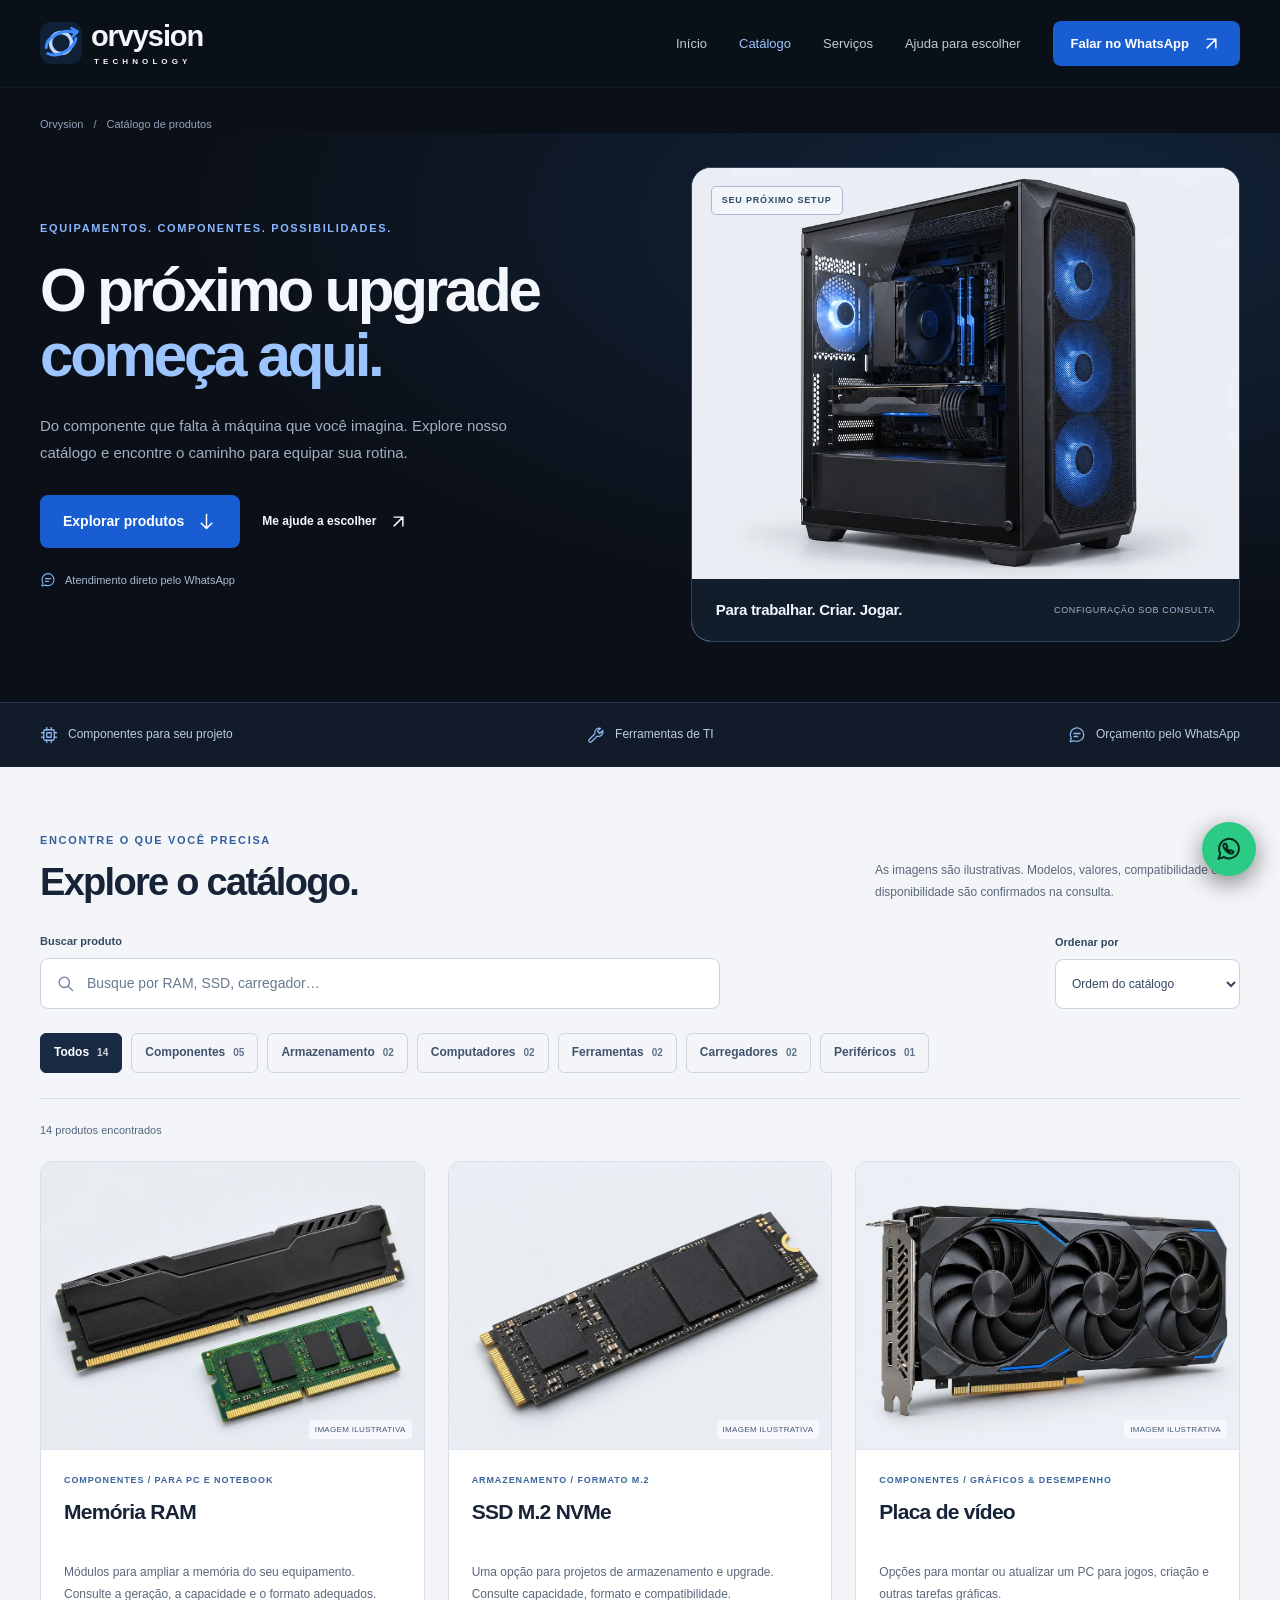
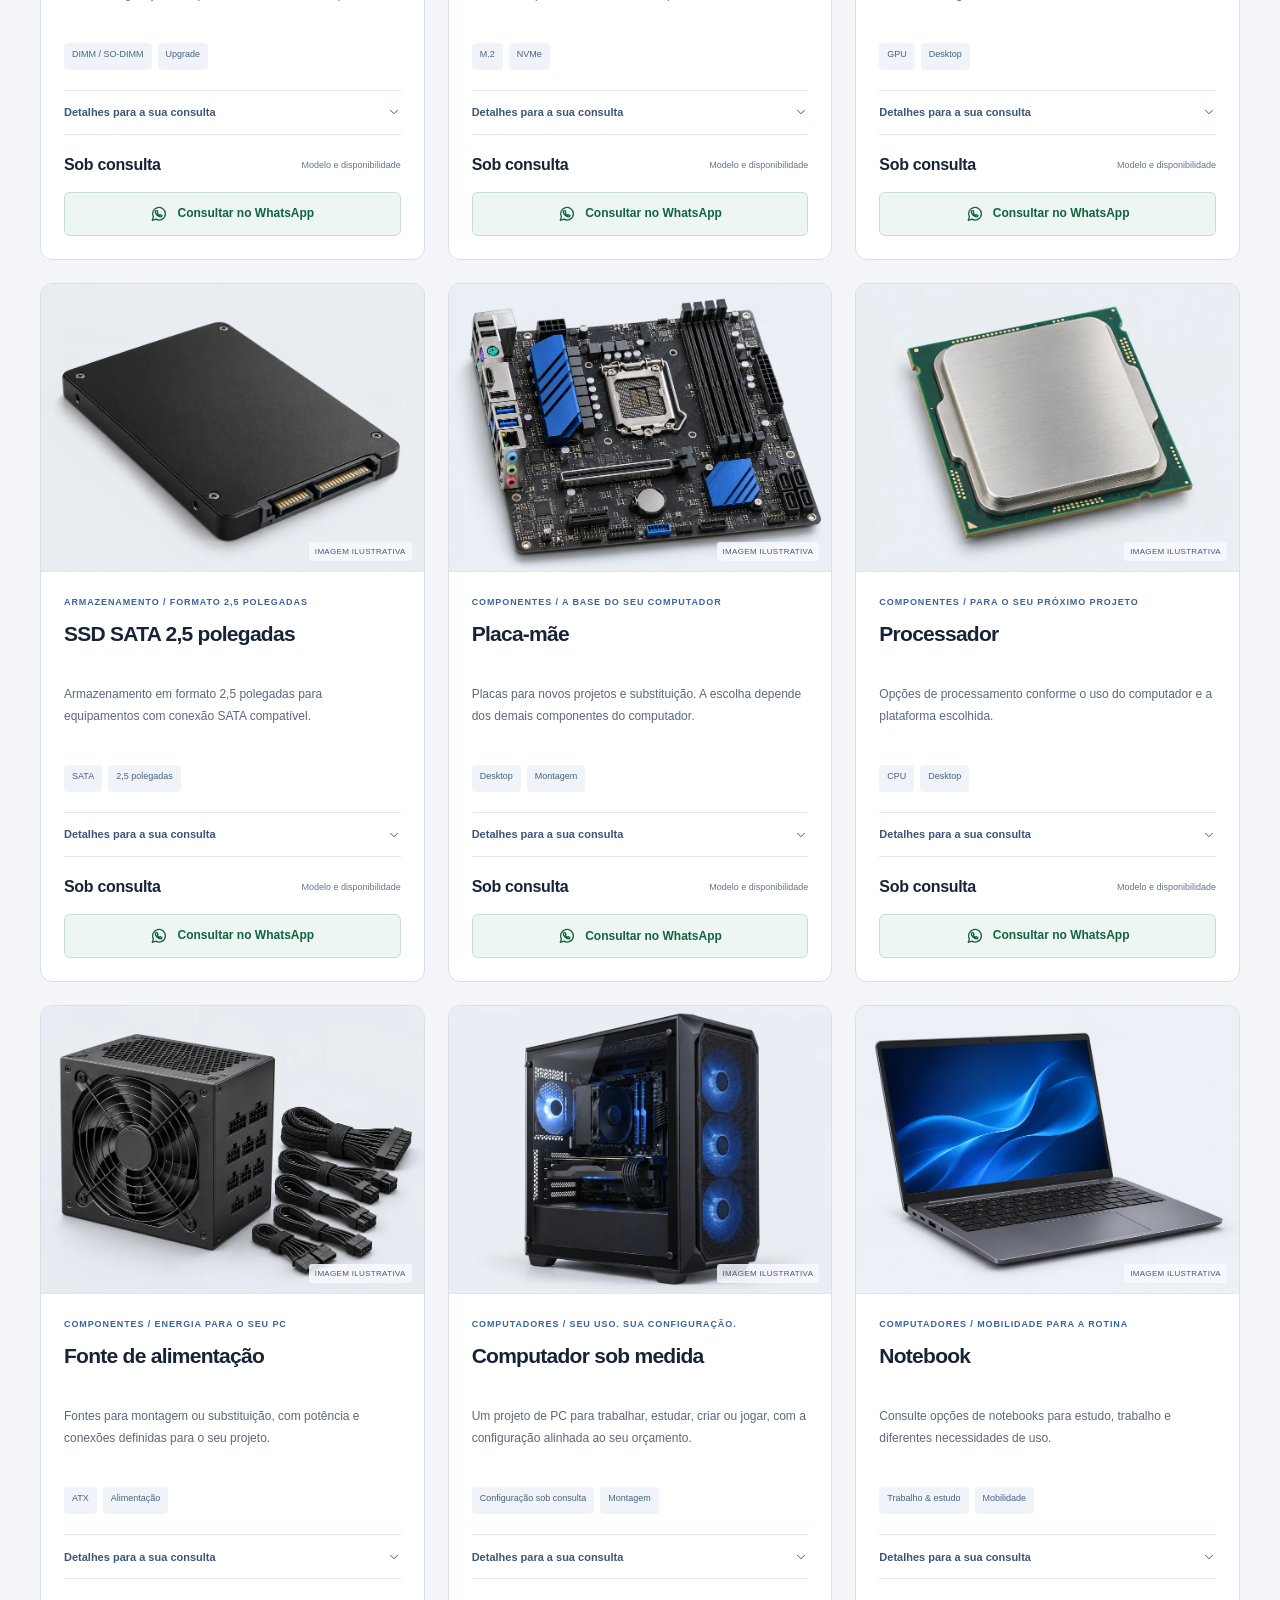
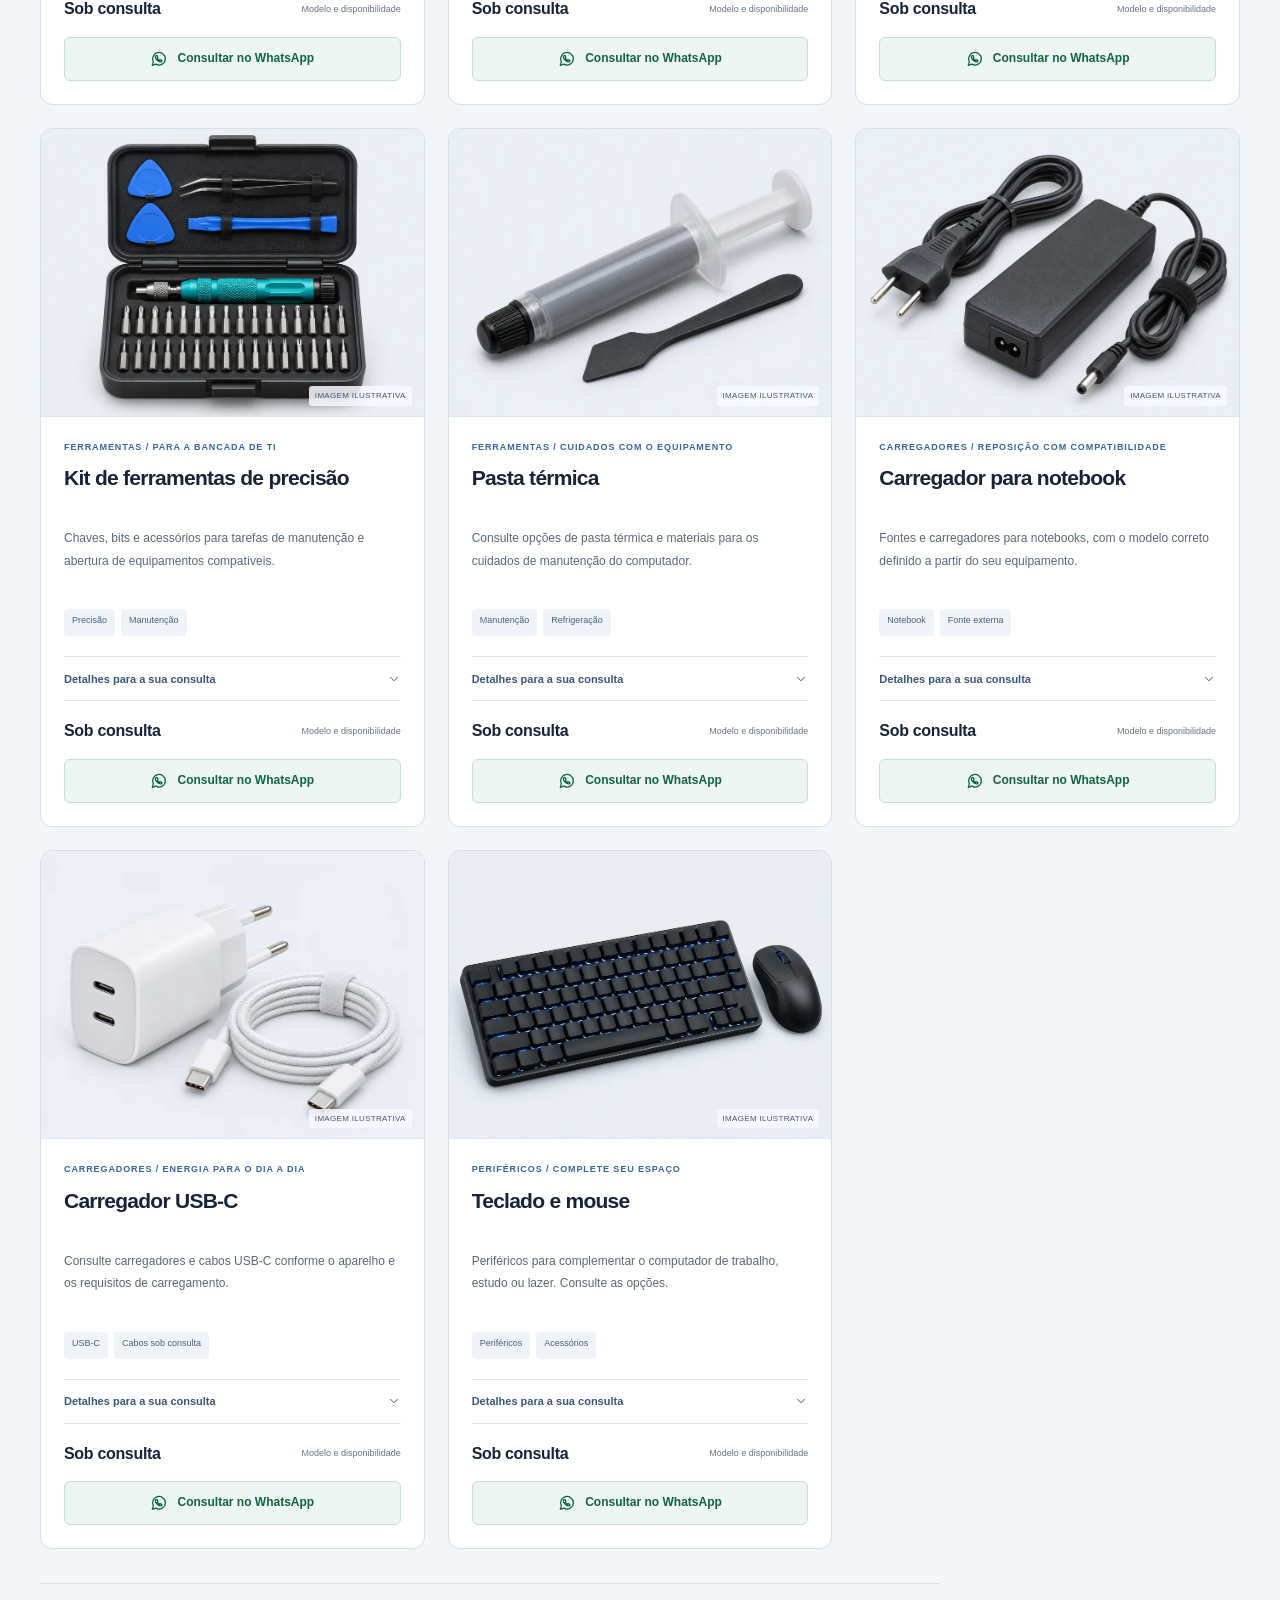
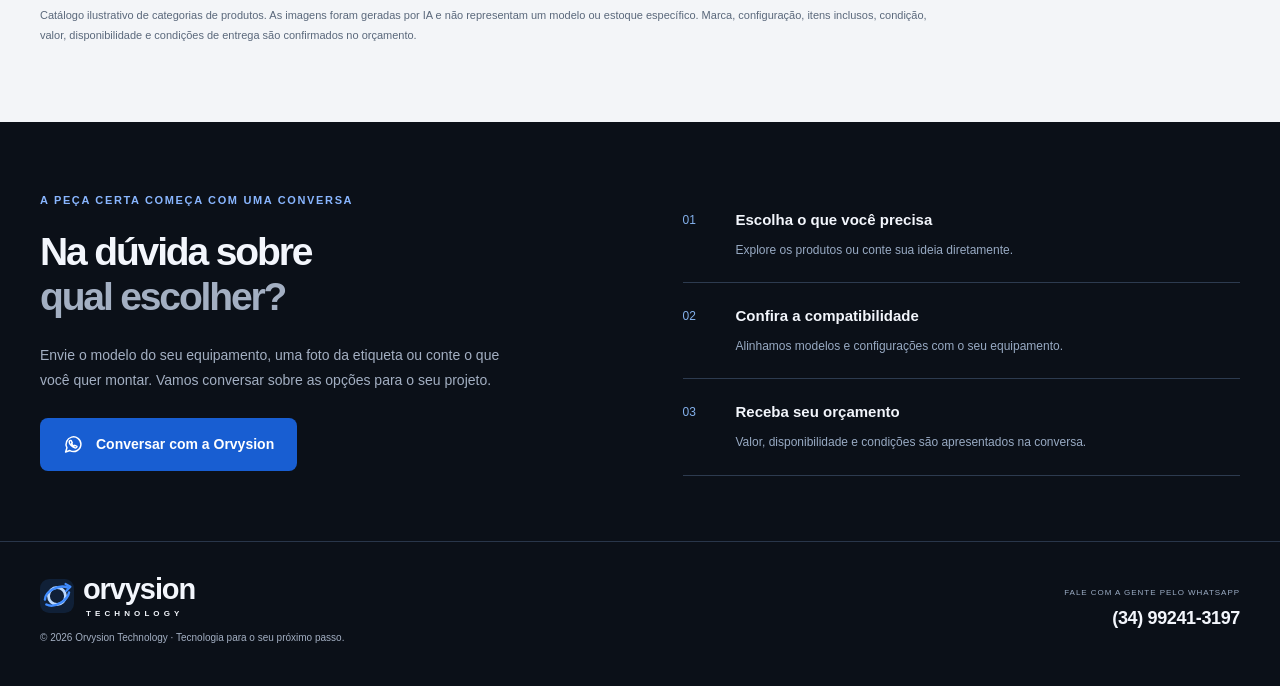
==== catalogo.html @ 1bae7d78 "Adiciona catálogo de equipamentos com consulta pelo WhatsApp" ====
<!DOCTYPE html>
<html lang="pt-BR">
<head>
  <meta charset="UTF-8"><meta name="viewport" content="width=device-width, initial-scale=1">
  <title>Catálogo de equipamentos e acessórios de TI | Orvysion Technology</title>
  <meta name="description" content="Explore memórias RAM, SSD SATA, SSD NVMe, placas de vídeo, computadores, ferramentas e carregadores. Consulte modelos e valores pelo WhatsApp da Orvysion.">
  <meta name="theme-color" content="#0b1018"><link rel="canonical" href="https://srhenriquebr.github.io/Meu-Site/catalogo.html">
  <meta property="og:type" content="website"><meta property="og:locale" content="pt_BR"><meta property="og:title" content="Catálogo Orvysion — seu próximo upgrade começa aqui">
  <meta property="og:description" content="Equipamentos, componentes, ferramentas e acessórios de TI. Consulte modelos, compatibilidade e valores pelo WhatsApp.">
  <meta property="og:url" content="https://srhenriquebr.github.io/Meu-Site/catalogo.html"><meta property="og:image" content="https://srhenriquebr.github.io/Meu-Site/assets/catalogo/computador.webp"><meta name="twitter:card" content="summary_large_image">
  <link rel="icon" href="assets/favicon.svg" type="image/svg+xml"><link rel="stylesheet" href="style.css?v=12a82b58d811"><link rel="stylesheet" href="catalogo.css?v=32912586c571"><script src="catalogo.js?v=a0aefa0af83d" defer></script>
  <script type="application/ld+json">{"@context": "https://schema.org", "@type": "CollectionPage", "name": "Catálogo de equipamentos e acessórios de TI — Orvysion Technology", "url": "https://srhenriquebr.github.io/Meu-Site/catalogo.html", "description": "Catálogo ilustrativo para consulta de modelos, compatibilidade, valores e disponibilidade pelo WhatsApp.", "isPartOf": {"@type": "WebSite", "name": "Orvysion Technology", "url": "https://srhenriquebr.github.io/Meu-Site/"}}</script>
</head>
<body class="catalog-page">
  <a class="skip-link" href="#produtos">Pular para os produtos</a>
  <header class="header" id="inicio"><nav class="container nav" aria-label="Navegação principal"><a class="brand" href="index.html" aria-label="Orvysion Technology, início"><img src="assets/favicon.svg" width="42" height="42" alt=""><span>orvysion<small>TECHNOLOGY</small></span></a><button class="menu-toggle" aria-label="Abrir menu" aria-controls="nav-menu" aria-expanded="false" type="button"><span></span><span></span></button><div class="nav-menu" id="nav-menu"><a href="index.html">Início</a><a href="#produtos" aria-current="page">Catálogo</a><a href="index.html#servicos">Serviços</a><a href="#ajuda">Ajuda para escolher</a><a class="button button-small" href="https://wa.me/5534992413197?text=Ol%C3%A1%2C%20Orvysion%21%20Vim%20pelo%20cat%C3%A1logo%20e%20gostaria%20de%20consultar%20um%20equipamento%20ou%20acess%C3%B3rio%20de%20TI." target="_blank" rel="noopener noreferrer">Falar no WhatsApp <svg aria-hidden="true" focusable="false"><use href="assets/icons.svg#arrow-up-right"></use></svg></a></div></nav></header>
  <main>
    <div class="container catalog-breadcrumb"><a href="index.html">Orvysion</a><span aria-hidden="true">/</span><span>Catálogo de produtos</span></div>
    <section class="catalog-hero" aria-labelledby="catalog-title"><div class="container catalog-hero-grid"><div class="catalog-hero-copy"><p class="eyebrow">EQUIPAMENTOS. COMPONENTES. POSSIBILIDADES.</p><h1 id="catalog-title">O próximo upgrade<br><span>começa aqui.</span></h1><p>Do componente que falta à máquina que você imagina. Explore nosso catálogo e encontre o caminho para equipar sua rotina.</p><div class="catalog-hero-actions"><a class="button" href="#produtos">Explorar produtos <svg aria-hidden="true" focusable="false"><use href="assets/icons.svg#arrow-down"></use></svg></a><a class="text-link" href="https://wa.me/5534992413197?text=Ol%C3%A1%2C%20Orvysion%21%20Vim%20pelo%20cat%C3%A1logo%20e%20preciso%20de%20ajuda%20para%20escolher%20um%20produto%20compat%C3%ADvel%20com%20meu%20equipamento." target="_blank" rel="noopener noreferrer">Me ajude a escolher <svg aria-hidden="true" focusable="false"><use href="assets/icons.svg#arrow-up-right"></use></svg></a></div><div class="catalog-hero-note"><svg aria-hidden="true" focusable="false"><use href="assets/icons.svg#message"></use></svg> Atendimento direto pelo WhatsApp</div></div><figure class="catalog-showcase"><span class="catalog-showcase-label">SEU PRÓXIMO SETUP</span><img src="assets/catalogo/computador.webp" alt="Imagem ilustrativa de computador com gabinete preto e iluminação azul." width="900" height="675" fetchpriority="high"><figcaption><strong>Para trabalhar. Criar. Jogar.</strong><span>CONFIGURAÇÃO SOB CONSULTA</span></figcaption></figure></div></section>
    <div class="catalog-benefits"><div class="container"><span><svg aria-hidden="true" focusable="false"><use href="assets/icons.svg#cpu"></use></svg> Componentes para seu projeto</span><span><svg aria-hidden="true" focusable="false"><use href="assets/icons.svg#tool"></use></svg> Ferramentas de TI</span><span><svg aria-hidden="true" focusable="false"><use href="assets/icons.svg#message"></use></svg> Orçamento pelo WhatsApp</span></div></div>
    <section class="catalog-products" id="produtos" aria-labelledby="products-title"><div class="container">
      <div class="catalog-heading"><div><p class="eyebrow">ENCONTRE O QUE VOCÊ PRECISA</p><h2 id="products-title">Explore o catálogo.</h2></div><p>As imagens são ilustrativas. Modelos, valores, compatibilidade e disponibilidade são confirmados na consulta.</p></div>
      <div class="catalog-tools" id="catalog-tools" hidden><div class="catalog-search-row"><div class="catalog-search-wrap"><label for="product-search">Buscar produto</label><div class="catalog-search"><svg viewBox="0 0 24 24" aria-hidden="true"><circle cx="10.5" cy="10.5" r="6.5"/><path d="m16 16 5 5"/></svg><input type="search" id="product-search" placeholder="Busque por RAM, SSD, carregador…" maxlength="100" autocomplete="off"><button id="clear-search" type="button" aria-label="Limpar busca" hidden><svg viewBox="0 0 24 24" aria-hidden="true"><path d="m6 6 12 12M6 18 18 6"/></svg></button></div></div><div class="catalog-sort"><label for="product-sort">Ordenar por</label><select id="product-sort"><option value="catalogo">Ordem do catálogo</option><option value="nome">Nome: A–Z</option></select></div></div><div class="catalog-filters" role="group" aria-label="Filtrar produtos por categoria"><button type="button" data-category-filter="todos" aria-pressed="true">Todos <span>14</span></button><button type="button" data-category-filter="componentes" aria-pressed="false">Componentes <span>05</span></button><button type="button" data-category-filter="armazenamento" aria-pressed="false">Armazenamento <span>02</span></button><button type="button" data-category-filter="computadores" aria-pressed="false">Computadores <span>02</span></button><button type="button" data-category-filter="ferramentas" aria-pressed="false">Ferramentas <span>02</span></button><button type="button" data-category-filter="carregadores" aria-pressed="false">Carregadores <span>02</span></button><button type="button" data-category-filter="perifericos" aria-pressed="false">Periféricos <span>01</span></button></div></div>
      <noscript><p>Explore todos os produtos abaixo. Os detalhes e os links de WhatsApp funcionam sem JavaScript.</p></noscript>
      <div class="catalog-result-row"><p id="catalog-status" role="status" aria-live="polite" aria-atomic="true">14 produtos para consultar</p><button type="button" id="reset-filters" class="catalog-reset" data-reset-catalog hidden>Limpar filtros</button></div>
      <div class="catalog-grid" id="product-grid">
        <article class="product-card" id="produto-memoria-ram" data-product-category="componentes" data-search="ram memória memoria ddr3 ddr4 ddr5 dimm so-dimm sodimm notebook computador upgrade">
          <figure class="product-visual"><img src="assets/catalogo/memoria-ram.webp" alt="Imagem ilustrativa de memória ram." width="900" height="675" loading="lazy" decoding="async"><figcaption>IMAGEM ILUSTRATIVA</figcaption></figure>
          <div class="product-body"><div class="product-category">Componentes / Para PC e notebook</div><h3>Memória RAM</h3><p class="product-description">Módulos para ampliar a memória do seu equipamento. Consulte a geração, a capacidade e o formato adequados.</p><div class="product-tags"><span>DIMM / SO-DIMM</span><span>Upgrade</span></div>
            <details class="product-details"><summary>Detalhes para a sua consulta <svg viewBox="0 0 24 24" aria-hidden="true"><path d="m6 9 6 6 6-6"/></svg></summary><p>Informe o modelo do PC, da placa-mãe ou do notebook, a memória atual e a capacidade desejada. A geração DDR e o formato precisam ser compatíveis.</p></details>
            <div class="product-buy"><div><strong>Sob consulta</strong><small>Modelo e disponibilidade</small></div><a class="product-cta" href="https://wa.me/5534992413197?text=Ol%C3%A1%2C%20Orvysion%21%20Vim%20pelo%20cat%C3%A1logo%20e%20tenho%20interesse%20em%3A%20Mem%C3%B3ria%20RAM.%20Poderia%20me%20informar%20os%20modelos%2C%20a%20compatibilidade%2C%20o%20valor%20e%20a%20disponibilidade%3F" target="_blank" rel="noopener noreferrer" aria-label="Consultar Memória RAM no WhatsApp"><svg aria-hidden="true" focusable="false"><use href="assets/icons.svg#whatsapp"></use></svg> Consultar no WhatsApp</a></div>
          </div>
        </article>
        <article class="product-card" id="produto-ssd-nvme" data-product-category="armazenamento" data-search="ssd m2 m.2 nvme mvme armazenamento disco upgrade 2230 2242 2280">
          <figure class="product-visual"><img src="assets/catalogo/ssd-nvme.webp" alt="Imagem ilustrativa de ssd m.2 nvme." width="900" height="675" loading="lazy" decoding="async"><figcaption>IMAGEM ILUSTRATIVA</figcaption></figure>
          <div class="product-body"><div class="product-category">Armazenamento / Formato M.2</div><h3>SSD M.2 NVMe</h3><p class="product-description">Uma opção para projetos de armazenamento e upgrade. Consulte capacidade, formato e compatibilidade.</p><div class="product-tags"><span>M.2</span><span>NVMe</span></div>
            <details class="product-details"><summary>Detalhes para a sua consulta <svg viewBox="0 0 24 24" aria-hidden="true"><path d="m6 9 6 6 6-6"/></svg></summary><p>Envie o modelo do equipamento ou da placa-mãe. Vamos conferir o suporte a NVMe, o tamanho físico aceito e as opções de capacidade.</p></details>
            <div class="product-buy"><div><strong>Sob consulta</strong><small>Modelo e disponibilidade</small></div><a class="product-cta" href="https://wa.me/5534992413197?text=Ol%C3%A1%2C%20Orvysion%21%20Vim%20pelo%20cat%C3%A1logo%20e%20tenho%20interesse%20em%3A%20SSD%20M.2%20NVMe.%20Poderia%20me%20informar%20os%20modelos%2C%20a%20compatibilidade%2C%20o%20valor%20e%20a%20disponibilidade%3F" target="_blank" rel="noopener noreferrer" aria-label="Consultar SSD M.2 NVMe no WhatsApp"><svg aria-hidden="true" focusable="false"><use href="assets/icons.svg#whatsapp"></use></svg> Consultar no WhatsApp</a></div>
          </div>
        </article>
        <article class="product-card" id="produto-placa-video" data-product-category="componentes" data-search="placa de video vídeo gpu grafica gráfica jogos gamer criação render">
          <figure class="product-visual"><img src="assets/catalogo/placa-video.webp" alt="Imagem ilustrativa de placa de vídeo." width="900" height="675" loading="lazy" decoding="async"><figcaption>IMAGEM ILUSTRATIVA</figcaption></figure>
          <div class="product-body"><div class="product-category">Componentes / Gráficos &amp; desempenho</div><h3>Placa de vídeo</h3><p class="product-description">Opções para montar ou atualizar um PC para jogos, criação e outras tarefas gráficas.</p><div class="product-tags"><span>GPU</span><span>Desktop</span></div>
            <details class="product-details"><summary>Detalhes para a sua consulta <svg viewBox="0 0 24 24" aria-hidden="true"><path d="m6 9 6 6 6-6"/></svg></summary><p>Conte quais programas ou jogos você usa e informe processador, fonte, gabinete e monitor. O modelo será definido conforme o projeto e o orçamento.</p></details>
            <div class="product-buy"><div><strong>Sob consulta</strong><small>Modelo e disponibilidade</small></div><a class="product-cta" href="https://wa.me/5534992413197?text=Ol%C3%A1%2C%20Orvysion%21%20Vim%20pelo%20cat%C3%A1logo%20e%20tenho%20interesse%20em%3A%20Placa%20de%20v%C3%ADdeo.%20Poderia%20me%20informar%20os%20modelos%2C%20a%20compatibilidade%2C%20o%20valor%20e%20a%20disponibilidade%3F" target="_blank" rel="noopener noreferrer" aria-label="Consultar Placa de vídeo no WhatsApp"><svg aria-hidden="true" focusable="false"><use href="assets/icons.svg#whatsapp"></use></svg> Consultar no WhatsApp</a></div>
          </div>
        </article>
        <article class="product-card" id="produto-ssd-sata" data-product-category="armazenamento" data-search="ssd sata sata3 2.5 2,5 armazenamento disco notebook computador upgrade">
          <figure class="product-visual"><img src="assets/catalogo/ssd-sata.webp" alt="Imagem ilustrativa de ssd sata 2,5 polegadas." width="900" height="675" loading="lazy" decoding="async"><figcaption>IMAGEM ILUSTRATIVA</figcaption></figure>
          <div class="product-body"><div class="product-category">Armazenamento / Formato 2,5 polegadas</div><h3>SSD SATA 2,5 polegadas</h3><p class="product-description">Armazenamento em formato 2,5 polegadas para equipamentos com conexão SATA compatível.</p><div class="product-tags"><span>SATA</span><span>2,5 polegadas</span></div>
            <details class="product-details"><summary>Detalhes para a sua consulta <svg viewBox="0 0 24 24" aria-hidden="true"><path d="m6 9 6 6 6-6"/></svg></summary><p>Informe o modelo do equipamento e a capacidade desejada. Consulte também instalação e migração dos seus dados, quando aplicável.</p></details>
            <div class="product-buy"><div><strong>Sob consulta</strong><small>Modelo e disponibilidade</small></div><a class="product-cta" href="https://wa.me/5534992413197?text=Ol%C3%A1%2C%20Orvysion%21%20Vim%20pelo%20cat%C3%A1logo%20e%20tenho%20interesse%20em%3A%20SSD%20SATA%202%2C5%20polegadas.%20Poderia%20me%20informar%20os%20modelos%2C%20a%20compatibilidade%2C%20o%20valor%20e%20a%20disponibilidade%3F" target="_blank" rel="noopener noreferrer" aria-label="Consultar SSD SATA 2,5 polegadas no WhatsApp"><svg aria-hidden="true" focusable="false"><use href="assets/icons.svg#whatsapp"></use></svg> Consultar no WhatsApp</a></div>
          </div>
        </article>
        <article class="product-card" id="produto-placa-mae" data-product-category="componentes" data-search="placa mae placa-mãe motherboard mainboard socket montagem computador">
          <figure class="product-visual"><img src="assets/catalogo/placa-mae.webp" alt="Imagem ilustrativa de placa-mãe." width="900" height="675" loading="lazy" decoding="async"><figcaption>IMAGEM ILUSTRATIVA</figcaption></figure>
          <div class="product-body"><div class="product-category">Componentes / A base do seu computador</div><h3>Placa-mãe</h3><p class="product-description">Placas para novos projetos e substituição. A escolha depende dos demais componentes do computador.</p><div class="product-tags"><span>Desktop</span><span>Montagem</span></div>
            <details class="product-details"><summary>Detalhes para a sua consulta <svg viewBox="0 0 24 24" aria-hidden="true"><path d="m6 9 6 6 6-6"/></svg></summary><p>Envie o modelo do processador, a geração da memória e o gabinete. Socket, BIOS, formato e conexões devem ser conferidos antes da compra.</p></details>
            <div class="product-buy"><div><strong>Sob consulta</strong><small>Modelo e disponibilidade</small></div><a class="product-cta" href="https://wa.me/5534992413197?text=Ol%C3%A1%2C%20Orvysion%21%20Vim%20pelo%20cat%C3%A1logo%20e%20tenho%20interesse%20em%3A%20Placa-m%C3%A3e.%20Poderia%20me%20informar%20os%20modelos%2C%20a%20compatibilidade%2C%20o%20valor%20e%20a%20disponibilidade%3F" target="_blank" rel="noopener noreferrer" aria-label="Consultar Placa-mãe no WhatsApp"><svg aria-hidden="true" focusable="false"><use href="assets/icons.svg#whatsapp"></use></svg> Consultar no WhatsApp</a></div>
          </div>
        </article>
        <article class="product-card" id="produto-processador" data-product-category="componentes" data-search="processador cpu desktop computador montagem upgrade">
          <figure class="product-visual"><img src="assets/catalogo/processador.webp" alt="Imagem ilustrativa de processador." width="900" height="675" loading="lazy" decoding="async"><figcaption>IMAGEM ILUSTRATIVA</figcaption></figure>
          <div class="product-body"><div class="product-category">Componentes / Para o seu próximo projeto</div><h3>Processador</h3><p class="product-description">Opções de processamento conforme o uso do computador e a plataforma escolhida.</p><div class="product-tags"><span>CPU</span><span>Desktop</span></div>
            <details class="product-details"><summary>Detalhes para a sua consulta <svg viewBox="0 0 24 24" aria-hidden="true"><path d="m6 9 6 6 6-6"/></svg></summary><p>Conte seu objetivo e informe a placa-mãe e o sistema de refrigeração. A compatibilidade de socket e BIOS precisa ser verificada.</p></details>
            <div class="product-buy"><div><strong>Sob consulta</strong><small>Modelo e disponibilidade</small></div><a class="product-cta" href="https://wa.me/5534992413197?text=Ol%C3%A1%2C%20Orvysion%21%20Vim%20pelo%20cat%C3%A1logo%20e%20tenho%20interesse%20em%3A%20Processador.%20Poderia%20me%20informar%20os%20modelos%2C%20a%20compatibilidade%2C%20o%20valor%20e%20a%20disponibilidade%3F" target="_blank" rel="noopener noreferrer" aria-label="Consultar Processador no WhatsApp"><svg aria-hidden="true" focusable="false"><use href="assets/icons.svg#whatsapp"></use></svg> Consultar no WhatsApp</a></div>
          </div>
        </article>
        <article class="product-card" id="produto-fonte-atx" data-product-category="componentes" data-search="fonte alimentação alimentacao atx psu energia computador potencia potência">
          <figure class="product-visual"><img src="assets/catalogo/fonte-atx.webp" alt="Imagem ilustrativa de fonte de alimentação." width="900" height="675" loading="lazy" decoding="async"><figcaption>IMAGEM ILUSTRATIVA</figcaption></figure>
          <div class="product-body"><div class="product-category">Componentes / Energia para o seu PC</div><h3>Fonte de alimentação</h3><p class="product-description">Fontes para montagem ou substituição, com potência e conexões definidas para o seu projeto.</p><div class="product-tags"><span>ATX</span><span>Alimentação</span></div>
            <details class="product-details"><summary>Detalhes para a sua consulta <svg viewBox="0 0 24 24" aria-hidden="true"><path d="m6 9 6 6 6-6"/></svg></summary><p>Informe processador, placa de vídeo, gabinete e demais componentes. Potência, conectores, formato e tensão de entrada serão conferidos.</p></details>
            <div class="product-buy"><div><strong>Sob consulta</strong><small>Modelo e disponibilidade</small></div><a class="product-cta" href="https://wa.me/5534992413197?text=Ol%C3%A1%2C%20Orvysion%21%20Vim%20pelo%20cat%C3%A1logo%20e%20tenho%20interesse%20em%3A%20Fonte%20de%20alimenta%C3%A7%C3%A3o.%20Poderia%20me%20informar%20os%20modelos%2C%20a%20compatibilidade%2C%20o%20valor%20e%20a%20disponibilidade%3F" target="_blank" rel="noopener noreferrer" aria-label="Consultar Fonte de alimentação no WhatsApp"><svg aria-hidden="true" focusable="false"><use href="assets/icons.svg#whatsapp"></use></svg> Consultar no WhatsApp</a></div>
          </div>
        </article>
        <article class="product-card" id="produto-computador" data-product-category="computadores" data-search="computador pc desktop gamer gabinete workstation trabalho estudo jogos montagem">
          <figure class="product-visual"><img src="assets/catalogo/computador.webp" alt="Imagem ilustrativa de computador sob medida." width="900" height="675" loading="lazy" decoding="async"><figcaption>IMAGEM ILUSTRATIVA</figcaption></figure>
          <div class="product-body"><div class="product-category">Computadores / Seu uso. Sua configuração.</div><h3>Computador sob medida</h3><p class="product-description">Um projeto de PC para trabalhar, estudar, criar ou jogar, com a configuração alinhada ao seu orçamento.</p><div class="product-tags"><span>Configuração sob consulta</span><span>Montagem</span></div>
            <details class="product-details"><summary>Detalhes para a sua consulta <svg viewBox="0 0 24 24" aria-hidden="true"><path d="m6 9 6 6 6-6"/></svg></summary><p>Conte como pretende usar o computador, quais programas ou jogos utiliza e seu orçamento. Peças, montagem e condições serão detalhadas na proposta.</p></details>
            <div class="product-buy"><div><strong>Sob consulta</strong><small>Modelo e disponibilidade</small></div><a class="product-cta" href="https://wa.me/5534992413197?text=Ol%C3%A1%2C%20Orvysion%21%20Vim%20pelo%20cat%C3%A1logo%20e%20tenho%20interesse%20em%3A%20Computador%20sob%20medida.%20Poderia%20me%20informar%20os%20modelos%2C%20a%20compatibilidade%2C%20o%20valor%20e%20a%20disponibilidade%3F" target="_blank" rel="noopener noreferrer" aria-label="Consultar Computador sob medida no WhatsApp"><svg aria-hidden="true" focusable="false"><use href="assets/icons.svg#whatsapp"></use></svg> Consultar no WhatsApp</a></div>
          </div>
        </article>
        <article class="product-card" id="produto-notebook" data-product-category="computadores" data-search="notebook laptop portatil portátil computador trabalho estudo">
          <figure class="product-visual"><img src="assets/catalogo/notebook.webp" alt="Imagem ilustrativa de notebook." width="900" height="675" loading="lazy" decoding="async"><figcaption>IMAGEM ILUSTRATIVA</figcaption></figure>
          <div class="product-body"><div class="product-category">Computadores / Mobilidade para a rotina</div><h3>Notebook</h3><p class="product-description">Consulte opções de notebooks para estudo, trabalho e diferentes necessidades de uso.</p><div class="product-tags"><span>Trabalho &amp; estudo</span><span>Mobilidade</span></div>
            <details class="product-details"><summary>Detalhes para a sua consulta <svg viewBox="0 0 24 24" aria-hidden="true"><path d="m6 9 6 6 6-6"/></svg></summary><p>Informe os programas que usa, a preferência de tamanho de tela e o orçamento. Modelo, configuração, condição e disponibilidade são confirmados na consulta.</p></details>
            <div class="product-buy"><div><strong>Sob consulta</strong><small>Modelo e disponibilidade</small></div><a class="product-cta" href="https://wa.me/5534992413197?text=Ol%C3%A1%2C%20Orvysion%21%20Vim%20pelo%20cat%C3%A1logo%20e%20tenho%20interesse%20em%3A%20Notebook.%20Poderia%20me%20informar%20os%20modelos%2C%20a%20compatibilidade%2C%20o%20valor%20e%20a%20disponibilidade%3F" target="_blank" rel="noopener noreferrer" aria-label="Consultar Notebook no WhatsApp"><svg aria-hidden="true" focusable="false"><use href="assets/icons.svg#whatsapp"></use></svg> Consultar no WhatsApp</a></div>
          </div>
        </article>
        <article class="product-card" id="produto-kit-ferramentas" data-product-category="ferramentas" data-search="kit ferramentas chave chaves bits precisão precisao manutenção manutencao bancada reparo">
          <figure class="product-visual"><img src="assets/catalogo/kit-ferramentas.webp" alt="Imagem ilustrativa de kit de ferramentas de precisão." width="900" height="675" loading="lazy" decoding="async"><figcaption>IMAGEM ILUSTRATIVA</figcaption></figure>
          <div class="product-body"><div class="product-category">Ferramentas / Para a bancada de TI</div><h3>Kit de ferramentas de precisão</h3><p class="product-description">Chaves, bits e acessórios para tarefas de manutenção e abertura de equipamentos compatíveis.</p><div class="product-tags"><span>Precisão</span><span>Manutenção</span></div>
            <details class="product-details"><summary>Detalhes para a sua consulta <svg viewBox="0 0 24 24" aria-hidden="true"><path d="m6 9 6 6 6-6"/></svg></summary><p>Conte quais equipamentos pretende atender. O conjunto de pontas e os acessórios variam conforme o kit escolhido.</p></details>
            <div class="product-buy"><div><strong>Sob consulta</strong><small>Modelo e disponibilidade</small></div><a class="product-cta" href="https://wa.me/5534992413197?text=Ol%C3%A1%2C%20Orvysion%21%20Vim%20pelo%20cat%C3%A1logo%20e%20tenho%20interesse%20em%3A%20Kit%20de%20ferramentas%20de%20precis%C3%A3o.%20Poderia%20me%20informar%20os%20modelos%2C%20a%20compatibilidade%2C%20o%20valor%20e%20a%20disponibilidade%3F" target="_blank" rel="noopener noreferrer" aria-label="Consultar Kit de ferramentas de precisão no WhatsApp"><svg aria-hidden="true" focusable="false"><use href="assets/icons.svg#whatsapp"></use></svg> Consultar no WhatsApp</a></div>
          </div>
        </article>
        <article class="product-card" id="produto-pasta-termica" data-product-category="ferramentas" data-search="pasta termica térmica limpeza manutenção manutencao refrigeração refrigeracao cpu gpu">
          <figure class="product-visual"><img src="assets/catalogo/pasta-termica.webp" alt="Imagem ilustrativa de pasta térmica." width="900" height="675" loading="lazy" decoding="async"><figcaption>IMAGEM ILUSTRATIVA</figcaption></figure>
          <div class="product-body"><div class="product-category">Ferramentas / Cuidados com o equipamento</div><h3>Pasta térmica</h3><p class="product-description">Consulte opções de pasta térmica e materiais para os cuidados de manutenção do computador.</p><div class="product-tags"><span>Manutenção</span><span>Refrigeração</span></div>
            <details class="product-details"><summary>Detalhes para a sua consulta <svg viewBox="0 0 24 24" aria-hidden="true"><path d="m6 9 6 6 6-6"/></svg></summary><p>Informe o equipamento e a aplicação desejada. Consulte também o serviço de limpeza e troca de pasta térmica com a Orvysion.</p></details>
            <div class="product-buy"><div><strong>Sob consulta</strong><small>Modelo e disponibilidade</small></div><a class="product-cta" href="https://wa.me/5534992413197?text=Ol%C3%A1%2C%20Orvysion%21%20Vim%20pelo%20cat%C3%A1logo%20e%20tenho%20interesse%20em%3A%20Pasta%20t%C3%A9rmica.%20Poderia%20me%20informar%20os%20modelos%2C%20a%20compatibilidade%2C%20o%20valor%20e%20a%20disponibilidade%3F" target="_blank" rel="noopener noreferrer" aria-label="Consultar Pasta térmica no WhatsApp"><svg aria-hidden="true" focusable="false"><use href="assets/icons.svg#whatsapp"></use></svg> Consultar no WhatsApp</a></div>
          </div>
        </article>
        <article class="product-card" id="produto-carregador-notebook" data-product-category="carregadores" data-search="carregador notebook fonte carregamento energia adaptador tomada reposição reposicao">
          <figure class="product-visual"><img src="assets/catalogo/carregador-notebook.webp" alt="Imagem ilustrativa de carregador para notebook." width="900" height="675" loading="lazy" decoding="async"><figcaption>IMAGEM ILUSTRATIVA</figcaption></figure>
          <div class="product-body"><div class="product-category">Carregadores / Reposição com compatibilidade</div><h3>Carregador para notebook</h3><p class="product-description">Fontes e carregadores para notebooks, com o modelo correto definido a partir do seu equipamento.</p><div class="product-tags"><span>Notebook</span><span>Fonte externa</span></div>
            <details class="product-details"><summary>Detalhes para a sua consulta <svg viewBox="0 0 24 24" aria-hidden="true"><path d="m6 9 6 6 6-6"/></svg></summary><p>Envie uma foto da etiqueta do notebook e do carregador original, se tiver. Precisamos conferir tensão, potência, polaridade e conector.</p></details>
            <div class="product-buy"><div><strong>Sob consulta</strong><small>Modelo e disponibilidade</small></div><a class="product-cta" href="https://wa.me/5534992413197?text=Ol%C3%A1%2C%20Orvysion%21%20Vim%20pelo%20cat%C3%A1logo%20e%20tenho%20interesse%20em%3A%20Carregador%20para%20notebook.%20Poderia%20me%20informar%20os%20modelos%2C%20a%20compatibilidade%2C%20o%20valor%20e%20a%20disponibilidade%3F" target="_blank" rel="noopener noreferrer" aria-label="Consultar Carregador para notebook no WhatsApp"><svg aria-hidden="true" focusable="false"><use href="assets/icons.svg#whatsapp"></use></svg> Consultar no WhatsApp</a></div>
          </div>
        </article>
        <article class="product-card" id="produto-carregador-usbc" data-product-category="carregadores" data-search="carregador usb c usb-c type c tipo c celular smartphone cabo cabos carga carregamento">
          <figure class="product-visual"><img src="assets/catalogo/carregador-usbc.webp" alt="Imagem ilustrativa de carregador usb-c." width="900" height="675" loading="lazy" decoding="async"><figcaption>IMAGEM ILUSTRATIVA</figcaption></figure>
          <div class="product-body"><div class="product-category">Carregadores / Energia para o dia a dia</div><h3>Carregador USB-C</h3><p class="product-description">Consulte carregadores e cabos USB-C conforme o aparelho e os requisitos de carregamento.</p><div class="product-tags"><span>USB-C</span><span>Cabos sob consulta</span></div>
            <details class="product-details"><summary>Detalhes para a sua consulta <svg viewBox="0 0 24 24" aria-hidden="true"><path d="m6 9 6 6 6-6"/></svg></summary><p>Informe o modelo do aparelho. Potência, protocolo de carregamento e cabo precisam ser compatíveis; o formato USB-C sozinho não garante carga rápida.</p></details>
            <div class="product-buy"><div><strong>Sob consulta</strong><small>Modelo e disponibilidade</small></div><a class="product-cta" href="https://wa.me/5534992413197?text=Ol%C3%A1%2C%20Orvysion%21%20Vim%20pelo%20cat%C3%A1logo%20e%20tenho%20interesse%20em%3A%20Carregador%20USB-C.%20Poderia%20me%20informar%20os%20modelos%2C%20a%20compatibilidade%2C%20o%20valor%20e%20a%20disponibilidade%3F" target="_blank" rel="noopener noreferrer" aria-label="Consultar Carregador USB-C no WhatsApp"><svg aria-hidden="true" focusable="false"><use href="assets/icons.svg#whatsapp"></use></svg> Consultar no WhatsApp</a></div>
          </div>
        </article>
        <article class="product-card" id="produto-teclado-mouse" data-product-category="perifericos" data-search="teclado mouse periferico periféricos perifericos acessorios acessórios kit sem fio wireless usb">
          <figure class="product-visual"><img src="assets/catalogo/teclado-mouse.webp" alt="Imagem ilustrativa de teclado e mouse." width="900" height="675" loading="lazy" decoding="async"><figcaption>IMAGEM ILUSTRATIVA</figcaption></figure>
          <div class="product-body"><div class="product-category">Periféricos / Complete seu espaço</div><h3>Teclado e mouse</h3><p class="product-description">Periféricos para complementar o computador de trabalho, estudo ou lazer. Consulte as opções.</p><div class="product-tags"><span>Periféricos</span><span>Acessórios</span></div>
            <details class="product-details"><summary>Detalhes para a sua consulta <svg viewBox="0 0 24 24" aria-hidden="true"><path d="m6 9 6 6 6-6"/></svg></summary><p>Conte suas preferências: conexão com ou sem fio, tamanho do teclado, padrão de teclas e perfil de uso. Modelos e itens vendidos em conjunto ou separados são confirmados no orçamento.</p></details>
            <div class="product-buy"><div><strong>Sob consulta</strong><small>Modelo e disponibilidade</small></div><a class="product-cta" href="https://wa.me/5534992413197?text=Ol%C3%A1%2C%20Orvysion%21%20Vim%20pelo%20cat%C3%A1logo%20e%20tenho%20interesse%20em%3A%20Teclado%20e%20mouse.%20Poderia%20me%20informar%20os%20modelos%2C%20a%20compatibilidade%2C%20o%20valor%20e%20a%20disponibilidade%3F" target="_blank" rel="noopener noreferrer" aria-label="Consultar Teclado e mouse no WhatsApp"><svg aria-hidden="true" focusable="false"><use href="assets/icons.svg#whatsapp"></use></svg> Consultar no WhatsApp</a></div>
          </div>
        </article>
      </div>
      <div class="catalog-empty" id="catalog-empty" hidden><svg viewBox="0 0 24 24" aria-hidden="true"><circle cx="10.5" cy="10.5" r="6.5"/><path d="m16 16 5 5"/></svg><h3>Não encontrou o que procura?</h3><p>Tente outro termo ou consulte a Orvysion. Você também pode perguntar por um produto que ainda não aparece no catálogo.</p><a class="button" href="https://wa.me/5534992413197?text=Ol%C3%A1%2C%20Orvysion%21%20Vim%20pelo%20cat%C3%A1logo%20e%20gostaria%20de%20consultar%20um%20equipamento%20ou%20acess%C3%B3rio%20de%20TI." target="_blank" rel="noopener noreferrer">Consultar outro produto <svg aria-hidden="true" focusable="false"><use href="assets/icons.svg#arrow-up-right"></use></svg></a><button class="catalog-reset" type="button" data-reset-catalog>Limpar busca e filtros</button></div>
      <p class="catalog-disclosure">Catálogo ilustrativo de categorias de produtos. As imagens foram geradas por IA e não representam um modelo ou estoque específico. Marca, configuração, itens inclusos, condição, valor, disponibilidade e condições de entrega são confirmados no orçamento.</p>
    </div></section>
    <section class="catalog-help" id="ajuda" aria-labelledby="help-title"><div class="container catalog-help-grid"><div><p class="eyebrow">A PEÇA CERTA COMEÇA COM UMA CONVERSA</p><h2 id="help-title">Na dúvida sobre<br><span>qual escolher?</span></h2><p>Envie o modelo do seu equipamento, uma foto da etiqueta ou conte o que você quer montar. Vamos conversar sobre as opções para o seu projeto.</p><a class="button" href="https://wa.me/5534992413197?text=Ol%C3%A1%2C%20Orvysion%21%20Vim%20pelo%20cat%C3%A1logo%20e%20preciso%20de%20ajuda%20para%20escolher%20um%20produto%20compat%C3%ADvel%20com%20meu%20equipamento." target="_blank" rel="noopener noreferrer"><svg aria-hidden="true" focusable="false"><use href="assets/icons.svg#whatsapp"></use></svg> Conversar com a Orvysion</a></div><ol class="catalog-help-steps"><li><div><strong>Escolha o que você precisa</strong><span>Explore os produtos ou conte sua ideia diretamente.</span></div></li><li><div><strong>Confira a compatibilidade</strong><span>Alinhamos modelos e configurações com o seu equipamento.</span></div></li><li><div><strong>Receba seu orçamento</strong><span>Valor, disponibilidade e condições são apresentados na conversa.</span></div></li></ol></div></section>
  </main>
  <footer class="catalog-footer"><div class="container"><div><a class="brand" href="index.html"><img src="assets/favicon.svg" width="34" height="34" alt=""><span>orvysion<small>TECHNOLOGY</small></span></a><p>© <span id="year">2026</span> Orvysion Technology · Tecnologia para o seu próximo passo.</p></div><a class="catalog-footer-contact" href="https://wa.me/5534992413197?text=Ol%C3%A1%2C%20Orvysion%21%20Vim%20pelo%20cat%C3%A1logo%20e%20gostaria%20de%20consultar%20um%20equipamento%20ou%20acess%C3%B3rio%20de%20TI." target="_blank" rel="noopener noreferrer"><small>FALE COM A GENTE PELO WHATSAPP</small>(34) 99241-3197</a></div></footer>
  <a class="floating-whatsapp" href="https://wa.me/5534992413197?text=Ol%C3%A1%2C%20Orvysion%21%20Vim%20pelo%20cat%C3%A1logo%20e%20gostaria%20de%20consultar%20um%20equipamento%20ou%20acess%C3%B3rio%20de%20TI." target="_blank" rel="noopener noreferrer" aria-label="Consultar produtos no WhatsApp"><svg aria-hidden="true" focusable="false"><use href="assets/icons.svg#whatsapp"></use></svg><span>Vamos encontrar o que você precisa?</span></a>
</body>
</html>
---- style.css ----
/* Orvysion Technology — static, dependency-free storefront */
:root{color-scheme:dark;--bg:#0b1018;--surface:#111822;--surface-2:#151e2c;--line:#26303e;--ink:#f3f6fc;--muted:#a3afc2;--blue:#408cff;--blue-light:#89b6ff;--green:#3cdb95;--radius:20px;--font:"Inter","Segoe UI",Arial,sans-serif}
*{box-sizing:border-box}html{scroll-behavior:smooth;scroll-padding-top:100px}body{margin:0;background:var(--bg);color:var(--ink);font-family:var(--font);font-size:16px;line-height:1.65;-webkit-font-smoothing:antialiased}button,input,select,textarea{font:inherit}button,a,input,select,textarea{-webkit-tap-highlight-color:transparent}button,a{touch-action:manipulation}a{color:inherit;text-decoration:none}button{cursor:pointer}img{display:block;max-width:100%;height:auto}svg{width:21px;height:21px;fill:none;stroke:currentColor;stroke-width:1.7;stroke-linecap:round;stroke-linejoin:round;flex-shrink:0}h1,h2,h3,p{margin:0}h1,h2,h3{line-height:1.13;font-weight:650}h1,h2{letter-spacing:-.055em}h2{font-size:clamp(34px,3.7vw,49px)}h2 span{color:var(--muted)}h3{font-size:21px;letter-spacing:-.025em}p{color:var(--muted)}em{font-style:normal;color:var(--blue-light)}button:focus-visible,a:focus-visible,summary:focus-visible{outline:3px solid var(--blue-light);outline-offset:5px}input:focus,select:focus,textarea:focus{outline:2px solid var(--blue);outline-offset:2px}::selection{background:#2a5a9d;color:#fff}[hidden]{display:none!important}.container{width:min(1200px,calc(100% - 80px));margin-inline:auto}.section{padding:108px 0}.eyebrow{font-size:11px;line-height:1.5;letter-spacing:.15em;font-weight:650;color:var(--blue-light);display:flex;align-items:center;gap:10px;margin-bottom:22px}.status-dot{height:7px;width:7px;background:var(--green);border-radius:50%;display:inline-block;flex-shrink:0;box-shadow:0 0 0 4px #3cdb9511}.button{display:inline-flex;align-items:center;justify-content:center;gap:12px;min-height:53px;border:1px solid transparent;border-radius:8px;padding:14px 22px;background:var(--blue);color:#fff;font-size:14px;font-weight:650;line-height:1.35;transition:background .2s,transform .2s}.button:hover{background:#2477f4;transform:translateY(-2px)}.button-small{min-height:44px;padding:11px 17px;font-size:13px}.button-outline{background:transparent;border-color:#3d4c62}.button-outline:hover{background:#19283d;border-color:var(--blue)}.text-link{display:inline-flex;align-items:center;gap:12px;font-size:14px;font-weight:600}.text-link:hover{color:var(--blue-light)}.sr-only{position:absolute;width:1px;height:1px;padding:0;margin:-1px;overflow:hidden;clip:rect(0,0,0,0);white-space:nowrap;border:0}.skip-link{position:fixed;top:8px;left:15px;z-index:200;background:#fff;color:#000;padding:12px;transform:translateY(-150%)}.skip-link:focus{transform:translateY(0)}
/* Navigation */
.header{height:88px;border-bottom:1px solid #ffffff0b;position:relative;z-index:50;background:#0b1018f5}.nav{height:100%;display:flex;align-items:center;justify-content:space-between;gap:30px}.brand{display:inline-flex;align-items:center;gap:9px;flex-shrink:0}.brand>span{font-weight:750;font-size:29px;line-height:1.05;letter-spacing:-1.1px}.brand small{display:block;font-size:8px;font-weight:550;letter-spacing:4.1px;margin-left:3px;margin-top:6px}.nav-menu{display:flex;align-items:center;gap:32px}.nav-menu>a:not(.button){font-size:13px;color:#c2cad7}.nav-menu>a:hover{color:#fff}.menu-toggle{display:none;background:none;border:0;color:var(--ink);width:44px;height:44px}.menu-toggle span{display:block;width:22px;height:2px;background:currentColor;margin:6px auto;transition:transform .2s}
/* Hero */
.hero{position:relative;padding:65px 0 0;overflow:hidden;background:radial-gradient(ellipse at 88% 30%,#14294466,transparent 48%)}.hero-grid{display:grid;grid-template-columns:1.12fr 1fr;align-items:center;gap:70px;padding-bottom:80px}.hero-copy .eyebrow{font-size:10px;letter-spacing:.14em;margin-bottom:26px}.hero h1{font-size:clamp(45px,5.1vw,72px);line-height:1.035;font-weight:650;letter-spacing:-.057em}.hero h1 em{display:inline-block;position:relative;color:var(--blue-light)}.hero-copy>p{max-width:490px;margin-top:28px;font-size:16px;line-height:1.8}.hero-actions{display:flex;align-items:center;gap:22px;margin-top:32px;flex-wrap:wrap}.hero-actions .button{font-size:13px;padding-inline:18px}.hero-actions .text-link{font-size:12px}.hero-trust{display:flex;gap:20px;flex-wrap:wrap;margin-top:30px;color:#a6b3c4;font-size:11px}.hero-trust span{display:flex;align-items:center;gap:6px}.hero-trust svg{width:14px;height:14px;color:#85a2c8}.hero-visual{position:relative;padding:27px 0 10px}.orbit-label{position:absolute;top:0;right:10px;font-size:9px;color:#a7b6cb;letter-spacing:.13em;display:flex;align-items:center;gap:10px}.orbit-label span{width:30px;height:1px;background:#3b5171}.hero-photo{aspect-ratio:1.02/1;overflow:hidden;border-radius:22px;border:1px solid #4b638251;position:relative;background:#172538;box-shadow:0 20px 80px #0004}.hero-photo>img{width:100%;height:100%;object-fit:cover;object-position:50% 43%}.hero-photo:after{content:"";position:absolute;inset:55% 0 0;background:linear-gradient(transparent,#080c14ed)}.photo-caption{position:absolute;bottom:27px;left:27px;right:18px;z-index:1;display:flex;flex-direction:column;gap:6px}.photo-caption span{font-size:9px;letter-spacing:.16em;color:#b3d1ff}.photo-caption strong{font-size:16px;font-weight:500;letter-spacing:-.02em}.floating-tag{position:absolute;bottom:-14px;right:-18px;z-index:2;border:1px solid #384a66;border-radius:12px;padding:15px 20px 15px 14px;background:#111e30f5;display:flex;align-items:center;gap:12px;box-shadow:0 10px 40px #0005}.tag-icon{width:37px;height:37px;display:grid;place-items:center;background:#2a467166;border-radius:8px;color:#8bbcff}.floating-tag>span{font-size:12px;font-weight:600}.floating-tag small{display:block;font-weight:400;font-size:10px;color:#9aaecb}.visual-cross{position:absolute;top:56px;left:-30px;font-size:25px;color:#5c80af}.capability-strip{display:flex;align-items:center;justify-content:space-between;border-top:1px solid var(--line);padding-block:30px;gap:20px}.capability-strip>span{font-size:9px;letter-spacing:.08em;line-height:1.8;color:#73839a}.capability-strip strong{color:#9fafc3;font-weight:500}.capability-strip>div{display:flex;align-items:center;gap:11px;font-size:13px;font-weight:550;color:#b5c0d0}.capability-strip svg{color:#7394c4;width:20px}
/* Services */
.services{background:#0f151f;border-top:1px solid #1a2534}.section-heading{display:flex;justify-content:space-between;gap:50px;align-items:flex-end;margin-bottom:42px}.section-heading>.eyebrow{margin-bottom:20px}.section-heading>p,.section-heading>div:last-child:not(:first-child){max-width:330px;font-size:14px;line-height:1.8;margin-bottom:5px}.section-heading .eyebrow{margin-bottom:20px}.service-grid{display:grid;grid-template-columns:repeat(3,1fr);gap:18px}.service-card{padding:28px;border:1px solid var(--line);border-radius:var(--radius);background:#121a26;display:flex;flex-direction:column;transition:border-color .25s,transform .25s}.service-card:hover{border-color:#49617f;transform:translateY(-4px)}.service-top{display:flex;align-items:center;justify-content:space-between;gap:10px;margin-bottom:25px}.icon-box{width:43px;height:43px;border:1px solid #2e3d53;border-radius:10px;display:grid;place-items:center;background:#172335;color:#9cbff0}.icon-box svg{height:23px;width:23px}.service-index{font-size:12px;color:#71839c;font-variant-numeric:tabular-nums}.service-label{font-size:8px;letter-spacing:.08em;color:#a6caff;padding:5px 8px;background:#2265bb33;border-radius:4px;line-height:1.4}.service-label.subtle{background:transparent;padding:0;color:#91a4bf}.service-card h3{font-size:19px;margin-bottom:14px}.service-card>p{font-size:13px;line-height:1.8;min-height:70px}.service-card ul{list-style:none;padding:0;margin:18px 0 24px;font-size:12px;color:#acb9cb;line-height:2.15}.service-card li:before{content:"";width:4px;height:4px;border-radius:50%;background:#5f85b5;display:inline-block;margin-right:9px;vertical-align:3px}.service-card>a{display:flex;align-items:center;justify-content:space-between;gap:10px;margin-top:auto;border-top:1px solid #29374b;padding-top:18px;font-size:12px;font-weight:600;color:#dce8fa}.service-card>a svg{width:17px}.service-card>a:hover{color:#8fbdff}.service-featured{background:linear-gradient(150deg,#1c3151,#142136);border-color:#3c638f}.service-featured .icon-box{background:#315584;border-color:#5276a3;color:#d4e6ff}.section-note{font-size:11px;text-align:center;margin-top:25px;color:#8797ad}
/* Portfolio */
.projects{background:var(--bg)}.demo-note{display:flex;align-items:center;gap:7px;margin-top:15px;font-size:11px;color:#a8b9d0}.demo-note span{width:5px;height:5px;background:var(--blue-light);border-radius:50%;flex-shrink:0}.project-filters{display:flex;gap:9px;margin-bottom:28px;flex-wrap:wrap}.project-filters button{border:1px solid var(--line);border-radius:7px;background:transparent;color:#aab6c9;font-size:12px;padding:10px 16px;min-height:43px;display:flex;align-items:center;gap:10px}.project-filters button.active{background:#e9f1ff;border-color:#e9f1ff;color:#162234}.project-filters button:hover:not(.active){border-color:#8ab6ef;color:#fff}.project-filters span{font-size:9px;opacity:.65}.project-grid{display:grid;grid-template-columns:1fr 1fr;gap:35px 27px}.project-card{min-width:0}.project-image{display:block;position:relative;aspect-ratio:800/540;background:#172032;border-radius:13px;overflow:hidden;border:1px solid #273142}.project-image>img{width:100%;height:100%;object-fit:cover;transition:transform .45s}.project-image:hover>img{transform:scale(1.025)}.preview-pill{position:absolute;bottom:18px;right:18px;display:flex;gap:10px;align-items:center;background:#0b1018ed;border:1px solid #ffffff30;padding:9px 13px;border-radius:6px;font-size:10px;color:#e5ecf7}.preview-pill svg{width:16px;height:16px}.project-info{display:flex;justify-content:space-between;align-items:center;gap:15px;padding:20px 1px 0}.project-type{font-size:9px;letter-spacing:.12em;color:#8ea4c1}.project-info h3{margin:8px 0;font-size:21px}.project-info h3 a:hover{color:var(--blue-light)}.project-info p{font-size:12px}.round-link{height:39px;width:39px;display:grid;place-items:center;border:1px solid #334056;border-radius:50%;flex-shrink:0}.round-link:hover{background:#243959;border-color:#689ee4}.round-link svg{width:17px}.portfolio-bottom{display:flex;align-items:center;justify-content:space-between;gap:20px;border-top:1px solid var(--line);padding-top:29px;margin-top:40px}.portfolio-bottom p{font-size:12px}.portfolio-bottom .text-link{font-size:12px}
/* Automations */
.ai-section{background:#101a28;border-top:1px solid #25344a;border-bottom:1px solid #25344a;position:relative}.ai-layout{display:grid;grid-template-columns:1fr 1fr;gap:90px;align-items:center}.ai-copy>p:not(.eyebrow){font-size:15px;line-height:1.85;margin-top:25px}.ai-copy h2 span{color:#86b4fc}.ai-tags{display:flex;gap:8px;flex-wrap:wrap;margin:23px 0 28px}.ai-tags span{padding:5px 10px;border:1px solid #36465d;border-radius:5px;font-size:10px;color:#bacbe4}.ai-copy>small{display:block;margin-top:20px;max-width:360px;font-size:11px;color:#8c9eb9}.flow-preview{border:1px solid #32445f;background:#0d1521;border-radius:18px;padding:26px;box-shadow:0 22px 80px #0002}.flow-header{display:flex;gap:9px;align-items:center;font-size:8px;color:#a5b8d5;letter-spacing:.07em;margin-bottom:23px}.demo-label{font-size:7px;background:#1b2c44;color:#9ebbe4;border-radius:4px;padding:3px 6px;margin-left:auto}.flow-step{display:flex;align-items:center;gap:15px;padding:18px 14px;border:1px solid #293950;background:#131e2d;border-radius:9px}.flow-step-icon{height:36px;width:36px;display:grid;place-items:center;border:1px solid #344967;border-radius:8px;color:#b7cef0;flex-shrink:0}.flow-step-icon svg{width:19px}.flow-step small{font-size:8px;color:#8ea6c7;letter-spacing:.1em;display:block;margin-bottom:4px}.flow-step strong{font-size:13px;font-weight:550;display:block}.flow-step p{font-size:10px;margin-top:3px;color:#8e9fba}.flow-check{margin-left:auto;width:16px;height:16px;color:#7594bd}.flow-connector{height:23px;width:1px;background:#3e5d87;margin-left:32px;position:relative}.flow-connector:after{content:"";width:5px;height:5px;border-bottom:1px solid #6a94cc;border-right:1px solid #6a94cc;transform:rotate(45deg);position:absolute;bottom:5px;left:-2px}.flow-highlight{border-color:#4674b4;background:#1c3050}.flow-highlight .flow-step-icon{background:#2f5386;color:#d8e8ff}.flow-footnote{margin-top:20px;font-size:10px;text-align:center;color:#879cba}
/* About and process */
.about-grid{display:grid;grid-template-columns:.9fr 1fr;gap:95px;align-items:center}.workbench{position:relative;border-radius:18px;overflow:hidden;height:540px;background:#352d25}.workbench>img{height:100%;width:100%;object-fit:cover;object-position:center 60%}.workbench:after{content:"";position:absolute;inset:45% 0 0;background:linear-gradient(transparent,#0b1018e6)}.workbench-caption{position:absolute;z-index:1;bottom:29px;left:30px;display:flex;align-items:center;gap:17px}.workbench-caption svg{width:30px;height:30px;color:#b6d2ff}.workbench-caption span{font-size:14px;line-height:1.45}.workbench-caption strong{font-size:26px;letter-spacing:-.04em;font-weight:550}.about-copy .lead{color:#e0e7f4;font-size:17px;margin-top:27px;line-height:1.55}.about-copy>p:not(.eyebrow):not(.lead):not(.location){font-size:13px;margin-top:17px;line-height:1.85}.about-points{display:flex;flex-direction:column;gap:9px;margin:24px 0;font-size:12px;color:#c3cfe1}.about-points span{display:flex;align-items:center;gap:8px}.about-points svg{width:16px;color:#78a5df}.signature{border-top:1px solid var(--line);padding-top:20px}.signature strong{font-weight:600;font-size:14px;display:block}.signature span{font-size:11px;color:#8e9eb5}.location{font-size:10px;margin-top:17px;display:flex;align-items:center;gap:6px}.location svg{width:14px;height:14px}.process{padding-top:25px;padding-bottom:95px}.process .section-heading{margin-bottom:37px}.process h2{font-size:38px}.process-grid{display:grid;grid-template-columns:repeat(4,1fr);gap:30px}.process-grid article{border-top:1px solid #3a4c66;padding-top:22px}.process-grid article>span{display:block;color:#80a9df;font-size:12px;letter-spacing:.1em;margin-bottom:25px}.process-grid h3{font-size:16px;margin-bottom:12px;line-height:1.5}.process-grid p{font-size:12px;line-height:1.8}
/* Partners — fictional showcase */
.partners{border-top:1px solid #1e2a3b;background:radial-gradient(ellipse at 90% 0,#16274155,transparent 50%),var(--bg)}.partners .section-heading{margin-bottom:25px}.partners-disclosure{font-size:12px;line-height:1.8;max-width:850px;margin-bottom:30px;color:#a6b6cc}.partner-grid{display:grid;grid-template-columns:repeat(3,minmax(0,1fr));gap:18px}.partner-card{--partner-accent:#91b7ef;display:flex;flex-direction:column;min-width:0;padding:27px;border:1px solid var(--line);border-radius:16px;background:#121a26;transition:border-color .2s,transform .2s}.partner-card:hover{border-color:#4b6080;transform:translateY(-3px)}.partner-identity{display:flex;align-items:center;gap:15px;min-height:60px}.partner-mark{display:grid;place-items:center;width:52px;height:52px;border-radius:13px;border:1px solid #34445b;background:#1b283c;color:var(--partner-accent);flex-shrink:0}.partner-mark svg{height:31px;width:31px;stroke-width:1.6}.partner-identity h3{font-size:24px;font-weight:650;letter-spacing:-.04em}.partner-identity>div>span{display:block;font-size:8px;letter-spacing:.1em;color:var(--partner-accent);margin-top:7px;line-height:1.6}.partner-card>p{font-size:13px;line-height:1.8;margin:24px 0;flex:1}.partner-meta{border-top:1px solid #273447;padding-top:18px;display:flex;align-items:center;justify-content:space-between;gap:12px;flex-wrap:wrap}.partner-meta>span{font-size:11px;color:#c4d1e2}.partner-meta small{font-size:8px;color:#a6b6cc;letter-spacing:.06em;line-height:1.6}.partner-hardware{--partner-accent:#a0c2ff}.partner-cloud{--partner-accent:#8fd6e8}.partner-design{--partner-accent:#d0afea}.partner-code{--partner-accent:#99d5ba}.partner-ai{--partner-accent:#b2b7ff}.partner-network{--partner-accent:#dfc194}.partner-invite{display:flex;justify-content:space-between;align-items:center;gap:30px;border-top:1px solid #2b384b;padding-top:30px;margin-top:35px}.partner-invite h3{font-size:20px}.partner-invite p{font-size:13px;margin-top:10px}.partner-invite .button{flex-shrink:0}
@media(max-width:1000px){.partner-grid{grid-template-columns:repeat(2,minmax(0,1fr))}}
@media(max-width:680px){.partner-grid{grid-template-columns:1fr;gap:14px}.partner-card{padding:25px}.partner-invite{align-items:flex-start;flex-direction:column;gap:22px}.partner-invite h3{font-size:21px;line-height:1.3}.partners-disclosure{font-size:11px}.partner-invite .button{width:100%}.partner-identity h3{font-size:25px}}
/* FAQ */
.faq{background:#0f151f;border-top:1px solid #1e2a3b;border-bottom:1px solid #1e2a3b}.faq-grid{display:grid;grid-template-columns:.65fr 1fr;gap:100px}.faq-grid>div>p:not(.eyebrow){margin:25px 0;font-size:13px;max-width:290px}.faq-grid .text-link{font-size:12px}.faq-list details{border-bottom:1px solid #2b3749}.faq-list details:first-child{border-top:1px solid #2b3749}.faq-list summary{list-style:none;cursor:pointer;display:flex;align-items:center;justify-content:space-between;gap:20px;font-size:14px;font-weight:550;padding:21px 0;min-height:65px}.faq-list summary::-webkit-details-marker{display:none}.faq-list summary>span{color:#94b3dd;font-size:22px;font-weight:400;transition:transform .2s}.faq-list details[open] summary>span{transform:rotate(45deg)}.faq-list details p{font-size:13px;line-height:1.85;padding:0 30px 24px 0}
/* Contact */
.contact{padding:95px 0}.contact-panel{background:radial-gradient(ellipse at 0 0,#1a3659,transparent 60%),#121d2d;border:1px solid #314560;border-radius:23px;padding:55px;display:grid;grid-template-columns:1fr .95fr;gap:75px;align-items:center}.contact-copy h2{font-size:clamp(32px,3.5vw,45px);line-height:1.14}.contact-copy>p:not(.eyebrow):not(.contact-location){font-size:14px;line-height:1.9;margin-top:25px;max-width:370px}.contact-phone{display:flex;gap:14px;align-items:center;margin-top:35px}.contact-phone>span{height:48px;width:48px;border-radius:12px;background:#1f4d42;color:#76e5b4;display:grid;place-items:center}.contact-phone>span svg{height:27px;width:27px}.contact-phone small{font-size:8px;letter-spacing:.11em;color:#9ab0cd;display:block}.contact-phone strong{font-size:22px;letter-spacing:-.03em;font-weight:550}.contact-phone>svg{width:17px;color:#9fb9e0;margin-left:5px}.contact-location{font-size:11px;margin-top:25px}.quote-form{border:1px solid #31445f;background:#101b2b;border-radius:15px;padding:29px}.quote-form h3{font-size:20px}.quote-form>p{font-size:11px;margin:8px 0 22px}.quote-form label{font-size:11px;font-weight:550;display:block;margin:17px 0 7px;color:#d4deed}.quote-form label span{font-weight:400;color:#889db9}.quote-form input,.quote-form select,.quote-form textarea{width:100%;background:#0e1724;border:1px solid #34455e;border-radius:6px;padding:11px 12px;color:#ebf1fa;font-size:12px;min-height:43px}.quote-form textarea{resize:vertical;min-height:92px}.quote-form input::placeholder,.quote-form textarea::placeholder{color:#8597b2;opacity:1}.quote-form option{background:#0e1724;color:#fff}.quote-form .button{width:100%;font-size:12px;margin-top:18px;justify-content:space-between}.quote-form .button svg{width:18px}.form-note{display:block;color:#92a6c1;font-size:9px;line-height:1.7;margin-top:13px}
/* Footer and dialogs */
.footer{border-top:1px solid var(--line);padding:42px 0 27px}.footer-top{display:flex;align-items:center;gap:45px;padding-bottom:35px}.footer-top p{font-size:11px}.footer-top>a:last-child{margin-left:auto;display:flex;align-items:center;gap:12px;font-size:12px}.footer-bottom{border-top:1px solid #1e2939;padding-top:24px;display:flex;align-items:center;gap:25px;font-size:10px;color:#8999b0}.footer-bottom p{font-size:10px;margin-right:auto}.privacy-button{background:transparent;border:0;padding:0;color:inherit;font-size:10px}.floating-whatsapp{position:fixed;right:24px;bottom:24px;z-index:40;background:#2bcb86;color:#052b1c;width:54px;height:54px;display:flex;align-items:center;justify-content:center;gap:12px;border-radius:50%;box-shadow:0 7px 25px #0007;transition:background .2s}.floating-whatsapp>svg{height:28px;width:28px}.floating-whatsapp>span{display:none;position:absolute;right:66px;background:#16332b;color:#c7f6e1;white-space:nowrap;border:1px solid #34604c;padding:7px 12px;border-radius:6px;font-size:11px}.floating-whatsapp:hover{background:#68e9af}.floating-whatsapp:hover>span,.floating-whatsapp:focus-visible>span{display:block}dialog{background:#111c2b;color:var(--ink);border:1px solid #436087;border-radius:18px;width:min(540px,calc(100% - 36px));max-height:85vh;padding:0}dialog::backdrop{background:#030812cc;backdrop-filter:blur(5px)}.dialog-content{padding:35px;position:relative}.dialog-content h2{font-size:30px;margin-bottom:23px}.dialog-content p:not(.eyebrow){font-size:14px;margin-top:17px}.dialog-content p a{color:#a3c8ff;text-decoration:underline}.dialog-close{position:absolute;right:10px;top:7px;background:transparent;color:#b9cce7;border:0;font-size:30px;width:44px;height:44px}
@media(min-width:1500px){.hero-grid{gap:100px}.hero{padding-top:80px}.hero h1{font-size:78px}.hero-grid{padding-bottom:90px}}
@media(max-width:1100px){.container{width:calc(100% - 56px)}.hero-grid{gap:40px}.hero h1{font-size:58px}.hero-actions{gap:15px}.hero-trust{gap:10px}.nav-menu{gap:22px}.service-card{padding:23px}.service-card h3{font-size:17px}.service-card>p{min-height:70px}.ai-layout{gap:45px}.about-grid{gap:50px}.contact-panel{gap:35px;padding:36px}.contact-copy h2{font-size:36px}.faq-grid{gap:60px}.capability-strip>div{font-size:11px;gap:7px}}
@media(max-width:850px){.container{width:calc(100% - 42px)}.header{height:78px}.brand>span{font-size:25px}.brand img{height:36px;width:36px}.brand small{font-size:7px;letter-spacing:3.6px}.nav-menu{gap:17px}.nav-menu>a:not(.button){font-size:11px}.nav-menu .button-small{font-size:11px;padding-inline:12px}.hero-grid{gap:30px}.hero h1{font-size:48px}.hero-copy>p{font-size:14px}.hero .eyebrow{font-size:8px}.hero-photo{aspect-ratio:.9}.photo-caption{left:17px;bottom:23px}.photo-caption strong{font-size:12px}.floating-tag{right:-8px;padding:10px}.floating-tag>span{font-size:10px}.hero-actions .text-link{font-size:12px}.hero-trust{font-size:10px}.orbit-label{font-size:7px}.visual-cross{display:none}.section{padding:78px 0}.service-grid{grid-template-columns:1fr 1fr}.service-card h3{font-size:19px}.service-card>p{min-height:50px}.capability-strip>span{display:none}.section-heading{gap:30px}.section-heading>p,.section-heading>div:last-child:not(:first-child){max-width:260px;font-size:12px}.project-info h3{font-size:18px}.project-info p{font-size:11px}.ai-layout{gap:27px}.ai-copy h2,.about-copy h2{font-size:34px}.ai-copy>p:not(.eyebrow){font-size:13px}.flow-preview{padding:16px}.flow-header{font-size:6px;gap:7px}.flow-step{gap:10px;padding:15px 10px}.flow-step strong{font-size:11px}.flow-check{display:none}.about-grid{gap:35px}.workbench{height:530px}.about-copy>p:not(.eyebrow):not(.lead):not(.location){font-size:12px}.about-copy .lead{font-size:15px}.about-points{font-size:10px}.location{font-size:9px}.process{padding-top:10px}.process-grid{gap:20px}.process-grid h3{font-size:14px}.process-grid p{font-size:11px}.faq-grid{gap:40px;grid-template-columns:.65fr 1fr}.faq-list summary{font-size:12px}.faq-list details p{font-size:12px}.contact-panel{padding:30px;gap:25px}.contact-copy h2{font-size:31px}.contact-copy>p:not(.eyebrow):not(.contact-location){font-size:12px}.quote-form{padding:22px}.quote-form h3{font-size:17px}.contact-phone strong{font-size:18px}.contact-phone{gap:10px}}
@media(max-width:680px){html{scroll-padding-top:20px}.container{width:calc(100% - 40px)}.header{height:74px}.nav{gap:15px}.menu-toggle{display:block}.nav-menu{position:absolute;top:73px;left:0;right:0;background:#101a28;border-bottom:1px solid #33445b;padding:15px 20px 24px;display:none;flex-direction:column;align-items:stretch;gap:5px;box-shadow:0 15px 40px #0005}.nav-menu.is-open{display:flex}.nav-menu>a:not(.button){padding:13px 5px;font-size:15px;min-height:46px}.nav-menu .button{margin-top:7px;font-size:14px}.menu-toggle[aria-expanded="true"] span:first-child{transform:translateY(4px) rotate(45deg)}.menu-toggle[aria-expanded="true"] span:last-child{transform:translateY(-4px) rotate(-45deg)}.hero{padding-top:40px}.hero-grid{grid-template-columns:1fr;gap:33px;padding-bottom:50px}.hero h1{font-size:clamp(43px,11.6vw,68px);letter-spacing:-.055em}.hero-copy .eyebrow{font-size:9px;margin-bottom:23px}.hero-copy>p{font-size:14px;margin-top:23px;max-width:460px}.hero-actions{gap:18px;margin-top:25px}.hero-actions .button{font-size:12px}.hero-trust{font-size:9px;gap:15px;margin-top:23px}.hero-visual{margin-inline:4px;padding-top:25px}.hero-photo{aspect-ratio:1.13;max-height:510px}.hero-photo>img{object-position:center 43%}.orbit-label{font-size:8px}.photo-caption{left:20px;bottom:27px}.photo-caption strong{font-size:14px}.floating-tag{right:10px;bottom:-13px;padding:10px 15px}.floating-tag>span{font-size:11px}.floating-tag small{font-size:9px}.capability-strip{display:grid;grid-template-columns:1fr 1fr;gap:22px;padding-block:26px}.capability-strip>div{font-size:11px;gap:10px}.capability-strip>div:nth-child(odd){justify-content:flex-end}.section{padding:64px 0}.eyebrow{font-size:9px;margin-bottom:19px}h2{font-size:36px}.section-heading{flex-direction:column;align-items:flex-start;gap:20px;margin-bottom:30px}.section-heading>p,.section-heading>div:last-child:not(:first-child){max-width:400px;font-size:13px;margin:0}.service-grid{grid-template-columns:1fr;gap:14px}.service-card{padding:26px}.service-card h3{font-size:21px}.service-card>p{font-size:13px;min-height:0}.service-top{margin-bottom:21px}.service-card ul{font-size:12px;line-height:2}.service-card>a{font-size:12px}.section-note{font-size:10px;text-align:left;margin-top:20px}.project-filters{gap:7px;margin-top:25px}.project-filters button{padding:8px 12px;font-size:10px}.project-grid{grid-template-columns:1fr;gap:30px}.project-info{padding-top:16px}.project-info h3{font-size:21px}.project-info p{font-size:12px}.project-type{font-size:8px}.portfolio-bottom{align-items:flex-start;flex-direction:column;gap:12px;margin-top:30px}.ai-layout{grid-template-columns:1fr;gap:35px}.ai-copy h2{font-size:37px}.ai-copy>p:not(.eyebrow){font-size:14px}.ai-copy .button{font-size:12px}.ai-copy>small{font-size:10px}.flow-preview{padding:23px}.flow-header{font-size:7px}.flow-step strong{font-size:12px}.flow-step p{font-size:10px}.flow-check{display:block}.about-grid{grid-template-columns:1fr;gap:35px}.workbench{height:365px}.workbench>img{object-position:50% 62%}.workbench-caption strong{font-size:26px}.about-copy h2{font-size:36px}.about-copy .lead{font-size:17px}.about-copy>p:not(.eyebrow):not(.lead):not(.location){font-size:13px}.about-points{font-size:12px}.location{font-size:10px}.process{padding-top:10px}.process h2{font-size:34px}.process-grid{grid-template-columns:1fr 1fr;gap:27px 20px}.process-grid h3{font-size:15px}.process-grid p{font-size:12px}.process-grid article>span{margin-bottom:15px}.faq-grid{grid-template-columns:1fr;gap:30px}.faq-grid>div>p:not(.eyebrow){font-size:13px;margin:20px 0}.faq-list summary{font-size:14px}.faq-list details p{font-size:13px}.contact{padding:60px 0}.contact-panel{padding:27px 20px;border-radius:18px;grid-template-columns:1fr;gap:30px}.contact-copy h2{font-size:35px}.contact-copy>p:not(.eyebrow):not(.contact-location){font-size:13px}.contact-phone strong{font-size:23px}.contact-phone{margin-top:25px}.contact-location{font-size:10px}.quote-form{padding:23px 18px}.quote-form h3{font-size:19px}.quote-form input,.quote-form select,.quote-form textarea{font-size:16px}.quote-form label{font-size:12px}.quote-form input::placeholder,.quote-form textarea::placeholder{font-size:12px}.quote-form .button{font-size:11px;gap:6px}.quote-form>p{font-size:10px}.footer{padding-top:30px}.footer-top{gap:20px;flex-wrap:wrap}.footer-top p{margin-left:auto;font-size:10px}.footer-top>a:last-child{margin:0;flex-basis:100%;font-size:12px}.footer-bottom{flex-wrap:wrap;gap:18px;padding-bottom:45px}.footer-bottom p{flex-basis:100%;font-size:9px}.footer-bottom button,.footer-bottom>a{font-size:10px}.floating-whatsapp{right:16px;bottom:16px;height:50px;width:50px}.floating-whatsapp span{display:none!important}.dialog-content{padding:30px 24px}.dialog-content p:not(.eyebrow){font-size:13px}}
@media(max-width:360px){.container{width:calc(100% - 30px)}.hero h1{font-size:42px}.hero-trust{gap:7px;font-size:8px}.hero-actions .button{font-size:11px;width:100%}.project-filters button{font-size:9px;padding-inline:9px}.contact-copy h2{font-size:30px}.contact-phone strong{font-size:20px}.quote-form{padding:20px 13px}.quote-form .button{font-size:10px}.flow-header{font-size:6px}}
@media(prefers-reduced-motion:reduce){html{scroll-behavior:auto}*,*:before,*:after{animation:none!important;transition:none!important}}

/* Catalogue entry point */
.catalog-teaser{background:#101924;border-bottom:1px solid #25344a}.catalog-all{margin-top:18px;font-size:12px;color:#a5caff}.catalog-preview-grid{display:grid;grid-template-columns:repeat(3,minmax(0,1fr));gap:22px}.catalog-preview-card{display:block;background:#131f30;border:1px solid #33445d;border-radius:14px;overflow:hidden;transition:border-color .2s,transform .2s}.catalog-preview-card:hover{border-color:#719ed8;transform:translateY(-3px)}.catalog-preview-card>img{width:100%;aspect-ratio:4/3;object-fit:contain;background:#e9eef5}.catalog-preview-card>div{padding:22px}.catalog-preview-card>div>span{font-size:8px;letter-spacing:.1em;color:#9fbbdf}.catalog-preview-card h3{display:flex;align-items:center;justify-content:space-between;gap:15px;font-size:18px;line-height:1.3;margin-top:10px}.catalog-preview-card h3 svg{width:17px;height:17px;color:#9dbfee}.catalog-preview-card p{font-size:11px;margin-top:10px}.catalog-teaser-note{font-size:10px;margin-top:23px;color:#9cadc6}
@media(max-width:900px){.menu-toggle{display:block}.nav{gap:20px}.nav-menu{position:absolute;top:100%;left:0;right:0;background:#101a28;border-bottom:1px solid #33445b;padding:15px 20px 24px;display:none;flex-direction:column;align-items:stretch;gap:5px;box-shadow:0 15px 40px #0005}.nav-menu.is-open{display:flex}.nav-menu>a:not(.button){padding:13px 5px;font-size:15px;min-height:46px}.nav-menu .button{margin-top:7px;font-size:14px}.menu-toggle[aria-expanded="true"] span:first-child{transform:translateY(4px) rotate(45deg)}.menu-toggle[aria-expanded="true"] span:last-child{transform:translateY(-4px) rotate(-45deg)}.catalog-preview-grid{gap:15px}.catalog-preview-card>div{padding:18px}.catalog-preview-card h3{font-size:16px}}
@media(max-width:680px){.catalog-preview-grid{grid-template-columns:1fr;gap:22px}.catalog-preview-card>div{padding:23px}.catalog-preview-card h3{font-size:22px}.catalog-preview-card p{font-size:12px}.catalog-preview-card>div>span{font-size:9px}.catalog-teaser-note{font-size:10px}}
---- catalogo.css ----
/* Orvysion product catalogue */
.catalog-page{--catalog-ink:#172337;--catalog-muted:#5a687b;--catalog-blue:#185ed2}
.catalog-page .button{background:var(--catalog-blue)}
.catalog-page .button:hover{background:#1249a5}
.catalog-page .button-outline{background:transparent}
.catalog-page .nav-menu a[aria-current="page"]{color:#9dc4ff}
.catalog-breadcrumb{display:flex;align-items:center;gap:10px;padding-top:27px;font-size:11px;color:#91a2ba}
.catalog-breadcrumb a:hover{color:#fff}
.catalog-hero{padding:34px 0 60px;background:radial-gradient(ellipse at 82% 15%,#19355888,transparent 58%)}
.catalog-hero-grid{display:grid;grid-template-columns:1.03fr 1fr;gap:85px;align-items:center}
.catalog-hero h1{font-size:clamp(42px,4.7vw,65px);line-height:1.08;max-width:590px}
.catalog-hero h1 span{color:#9cc4ff}
.catalog-hero-copy>p:not(.eyebrow){max-width:475px;font-size:15px;line-height:1.85;margin-top:23px}
.catalog-hero-actions{display:flex;gap:22px;flex-wrap:wrap;align-items:center;margin-top:28px}
.catalog-hero-actions .text-link{font-size:12px}
.catalog-hero-note{display:flex;align-items:center;gap:9px;font-size:11px;color:#a9bad2;margin-top:23px}
.catalog-hero-note svg{width:16px;height:16px;color:#80aeea}
.catalog-showcase{margin:0;position:relative;border-radius:20px;background:#e9eef5;overflow:hidden;border:1px solid #31445c}
.catalog-showcase img{width:100%;aspect-ratio:4/3;object-fit:contain}
.catalog-showcase figcaption{background:#121d2c;padding:19px 24px;display:flex;justify-content:space-between;align-items:center;gap:20px}
.catalog-showcase figcaption strong{font-size:15px;font-weight:550;letter-spacing:-.02em}
.catalog-showcase figcaption span{font-size:9px;letter-spacing:.07em;color:#9fb6d4}
.catalog-showcase-label{position:absolute;left:19px;top:18px;padding:6px 10px;border:1px solid #aabbd1;background:#f4f7facf;border-radius:5px;color:#30496c;font-size:9px;font-weight:650;letter-spacing:.09em}
.catalog-benefits{border-top:1px solid #2a374b;padding:22px 0;background:#111b29}
.catalog-benefits .container{display:flex;justify-content:space-between;gap:20px}
.catalog-benefits span{display:flex;align-items:center;gap:10px;font-size:12px;color:#bfcce0}
.catalog-benefits svg{width:18px;height:18px;color:#8cb7f0}
.catalog-products{color-scheme:light;color:var(--catalog-ink);background:#f3f5f8;padding:65px 0 76px;scroll-margin-top:20px}
.catalog-products h2{font-size:38px;letter-spacing:-.045em}
.catalog-products .eyebrow{color:#345f9d;margin-bottom:12px}
.catalog-products p{color:var(--catalog-muted)}
.catalog-heading{display:flex;align-items:flex-end;justify-content:space-between;gap:35px;margin-bottom:28px}
.catalog-heading>p{max-width:365px;font-size:12px;line-height:1.8}
.catalog-tools{margin-bottom:25px}
.catalog-search-row{display:flex;align-items:flex-end;gap:18px;margin-bottom:24px}
.catalog-search-wrap{flex:1;max-width:680px}
.catalog-search-wrap>label,.catalog-sort>label{display:block;font-size:11px;font-weight:650;margin-bottom:8px;color:#334862}
.catalog-search{display:flex;align-items:center;gap:12px;background:#fff;border:1px solid #cbd4e0;border-radius:8px;padding:0 15px;min-height:50px}
.catalog-search:focus-within{outline:2px solid #2569c9;outline-offset:2px}
.catalog-search>svg{width:19px;height:19px;flex-shrink:0;color:#6b7f9b}
.catalog-search input{width:100%;min-width:0;background:transparent;border:0;color:#1b2c45;font-size:14px;outline:0;padding:13px 0}
.catalog-search input:focus{outline:0}
.catalog-search input::placeholder{color:#687990}
.catalog-search button{background:transparent;border:0;color:#50647f;width:30px;height:36px;flex-shrink:0;display:grid;place-items:center}
.catalog-search button svg{width:16px;height:16px}
.catalog-sort{margin-left:auto;min-width:185px}
.catalog-sort select{width:100%;height:50px;padding:0 30px 0 12px;border:1px solid #cbd4e0;background:#fff;border-radius:8px;font-size:12px;color:#334862}
.catalog-filters{display:flex;flex-wrap:wrap;gap:9px}
.catalog-filters button{display:flex;align-items:center;gap:8px;border:1px solid #ccd5e1;border-radius:6px;background:transparent;min-height:40px;padding:9px 13px;color:#40536e;font-size:12px;font-weight:550;transition:background .15s,border-color .15s,color .15s}
.catalog-filters button>span{font-size:10px;opacity:.8}
.catalog-filters button:hover{border-color:#7397c7;background:#e9eef7}
.catalog-filters button[aria-pressed="true"]{color:#fff;background:#192b44;border-color:#192b44}
.catalog-result-row{display:flex;justify-content:space-between;gap:20px;align-items:center;border-top:1px solid #d6dee8;padding-top:22px;margin-bottom:22px;font-size:11px}
.catalog-result-row p{color:#52647d}
.catalog-reset{border:0;background:transparent;color:#1858b9;text-decoration:underline;text-underline-offset:3px;font-size:11px;min-height:28px}
.catalog-grid{display:grid;grid-template-columns:repeat(3,minmax(0,1fr));gap:23px;align-items:start}
.product-card{min-width:0;border:1px solid #d7dfe9;border-radius:12px;overflow:hidden;background:#fff;transition:border-color .2s,box-shadow .2s}
.product-card:hover{border-color:#9cb3d2;box-shadow:0 8px 24px #172d4e0b}
.product-visual{margin:0;position:relative;overflow:hidden;background:#e9eef5;border-bottom:1px solid #e0e6ed}
.product-visual img{width:100%;aspect-ratio:4/3;object-fit:contain;transition:transform .3s}
.product-card:hover .product-visual img{transform:scale(1.035)}
.product-visual figcaption{position:absolute;bottom:10px;right:12px;color:#445874;font-size:8px;letter-spacing:.04em;background:#f8faffdb;border-radius:3px;padding:3px 6px}
.product-body{padding:23px}
.product-category{font-size:9px;font-weight:650;letter-spacing:.1em;color:#3a649c;margin-bottom:11px;text-transform:uppercase}
.product-card h3{font-size:21px;line-height:1.22;letter-spacing:-.035em;min-height:51px}
.product-description{font-size:12px;line-height:1.85;margin-top:11px;min-height:66px}
.product-tags{display:flex;flex-wrap:wrap;gap:6px;margin-top:16px;min-height:27px}
.product-tags span{color:#49617f;background:#f0f4f9;padding:4px 8px;border-radius:4px;font-size:9px}
.product-details{border-top:1px solid #e0e6ef;margin-top:20px}
.product-details summary{display:flex;align-items:center;justify-content:space-between;gap:15px;list-style:none;font-size:11px;font-weight:550;color:#3c5678;cursor:pointer;min-height:43px;padding:12px 0}
.product-details summary::-webkit-details-marker{display:none}
.product-details summary svg{height:14px;width:14px;transition:transform .2s}
.product-details[open] summary svg{transform:rotate(180deg)}
.product-details p{font-size:11px;line-height:1.8;margin:0 0 12px}
.product-buy{padding-top:17px;border-top:1px solid #e0e6ef}
.product-buy>div{display:flex;justify-content:space-between;gap:10px;align-items:center;margin-bottom:14px}
.product-buy strong{font-size:16px;font-weight:650;letter-spacing:-.02em}
.product-buy small{color:#62738b;font-size:9px}
.product-cta{display:flex;align-items:center;justify-content:center;gap:9px;width:100%;min-height:44px;background:#edf6f2;border:1px solid #c5dfd3;border-radius:6px;color:#12633f;font-size:12px;font-weight:650;transition:background .2s,border-color .2s}
.product-cta:hover{background:#d8eee2;border-color:#8cc6a7}
.product-cta svg{width:18px;height:18px}
.catalog-empty{text-align:center;padding:65px 20px;border:1px dashed #bdcbdd;background:#fff;border-radius:12px}
.catalog-empty>svg{height:35px;width:35px;color:#6a8fbe;margin-bottom:17px}
.catalog-empty h3{font-size:25px}
.catalog-empty p{font-size:13px;max-width:440px;margin:15px auto 24px}
.catalog-empty .button{font-size:12px;margin:5px}
.catalog-empty .catalog-reset{margin:10px;display:inline-block}
.catalog-disclosure{font-size:11px;line-height:1.85;border-top:1px solid #d6dee8;margin-top:34px;padding-top:21px;max-width:900px}
.catalog-help{padding:65px 0}
.catalog-help-grid{display:grid;grid-template-columns:1fr 1fr;gap:85px;align-items:center}
.catalog-help h2{font-size:39px;line-height:1.15}
.catalog-help p:not(.eyebrow){font-size:14px;line-height:1.8;margin-top:23px;max-width:470px}
.catalog-help .button{margin-top:25px}
.catalog-help-steps{list-style:none;counter-reset:steps;margin:0;padding:0}
.catalog-help-steps li{counter-increment:steps;display:grid;grid-template-columns:35px 1fr;gap:18px;border-bottom:1px solid #2d3b4f;padding:21px 0}
.catalog-help-steps li:before{content:"0" counter(steps);font-size:12px;color:#84b1ec;padding-top:3px}
.catalog-help-steps strong{display:block;font-size:15px;font-weight:550}
.catalog-help-steps span{display:block;font-size:12px;line-height:1.8;color:#98aac3;margin-top:7px}
.catalog-footer{border-top:1px solid #29364a;padding:32px 0 40px}
.catalog-footer .container{display:flex;align-items:center;gap:25px;justify-content:space-between}
.catalog-footer p{font-size:10px;margin-top:8px}
.catalog-footer-contact{display:flex;flex-direction:column;align-items:flex-end;font-size:18px;font-weight:550;letter-spacing:-.02em}
.catalog-footer-contact small{font-size:8px;font-weight:400;letter-spacing:.12em;color:#9cadc5;margin-bottom:5px}
.catalog-footer-contact:hover{color:#a5ccff}
@media(max-width:1100px){.catalog-hero-grid{gap:42px}.catalog-hero h1{font-size:55px}.catalog-showcase figcaption{padding:16px}.catalog-showcase figcaption strong{font-size:13px}.catalog-showcase figcaption span{font-size:8px}.catalog-grid{gap:17px}.product-body{padding:19px}.product-card h3{font-size:19px}.catalog-help-grid{gap:50px}}
@media(max-width:850px){.catalog-hero-grid{gap:28px}.catalog-hero h1{font-size:43px}.catalog-hero-copy>p:not(.eyebrow){font-size:13px}.catalog-hero .eyebrow{font-size:9px}.catalog-hero-actions .button{font-size:12px}.catalog-showcase figcaption{align-items:flex-start;flex-direction:column;gap:6px}.catalog-grid{grid-template-columns:repeat(2,minmax(0,1fr))}.catalog-benefits span{font-size:10px;gap:7px}.catalog-heading{gap:25px}.catalog-heading>p{max-width:290px;font-size:11px}.catalog-products h2{font-size:32px}.catalog-help-grid{gap:35px}.catalog-help h2{font-size:33px}}
@media(max-width:680px){.catalog-breadcrumb{padding-top:20px;font-size:10px}.catalog-hero{padding:30px 0 36px}.catalog-hero-grid{grid-template-columns:1fr;gap:30px}.catalog-hero h1{font-size:clamp(40px,10.8vw,61px);max-width:500px}.catalog-hero-copy>p:not(.eyebrow){font-size:14px;margin-top:20px}.catalog-hero-actions{gap:20px;margin-top:24px}.catalog-hero-actions .button{font-size:13px}.catalog-showcase{max-width:500px;width:100%}.catalog-showcase img{max-height:280px}.catalog-showcase figcaption{flex-direction:row;align-items:center}.catalog-showcase figcaption strong{font-size:12px}.catalog-showcase figcaption span{font-size:7px}.catalog-showcase-label{font-size:8px;left:15px;top:15px}.catalog-benefits{padding:20px 0}.catalog-benefits .container{flex-wrap:wrap;gap:13px}.catalog-benefits span{font-size:10px;flex:1 1 40%;gap:7px}.catalog-benefits span:last-child{flex-basis:100%}.catalog-products{padding:42px 0 48px}.catalog-heading{flex-direction:column;align-items:flex-start;gap:15px}.catalog-heading>p{max-width:450px;font-size:12px}.catalog-search-row{flex-wrap:wrap;gap:15px;margin-bottom:20px}.catalog-search-wrap{flex-basis:100%;max-width:none}.catalog-search input{font-size:16px}.catalog-sort{display:flex;align-items:center;gap:12px;margin:0;min-width:0}.catalog-sort label{margin:0;flex-shrink:0}.catalog-sort select{height:40px;font-size:12px;padding-left:10px}.catalog-filters{gap:7px}.catalog-filters button{font-size:11px;padding:8px 10px;min-height:40px}.catalog-result-row{gap:10px;font-size:10px;align-items:flex-start}.catalog-reset{font-size:10px;text-align:right}.catalog-grid{grid-template-columns:1fr;gap:22px}.product-body{padding:23px}.product-card h3{font-size:23px;min-height:0}.product-description{font-size:13px;min-height:0}.product-category{font-size:9px}.product-tags span{font-size:10px}.product-details summary,.product-details p{font-size:12px}.product-buy strong{font-size:17px}.product-buy small{font-size:10px}.product-cta{min-height:47px;font-size:13px}.catalog-disclosure{font-size:10px}.catalog-help{padding:48px 0}.catalog-help-grid{grid-template-columns:1fr;gap:30px}.catalog-help h2{font-size:35px}.catalog-help-steps li{padding:16px 0}.catalog-footer{padding-bottom:85px}.catalog-footer .container{align-items:flex-start;flex-direction:column;gap:25px}.catalog-footer-contact{align-items:flex-start}.catalog-empty{padding:40px 20px}}
@media(prefers-reduced-motion:reduce){.product-visual img{transition:none}}

/* O controle de limpeza acessível já é fornecido pelo catálogo. */
.catalog-search input::-webkit-search-cancel-button{appearance:none;-webkit-appearance:none}
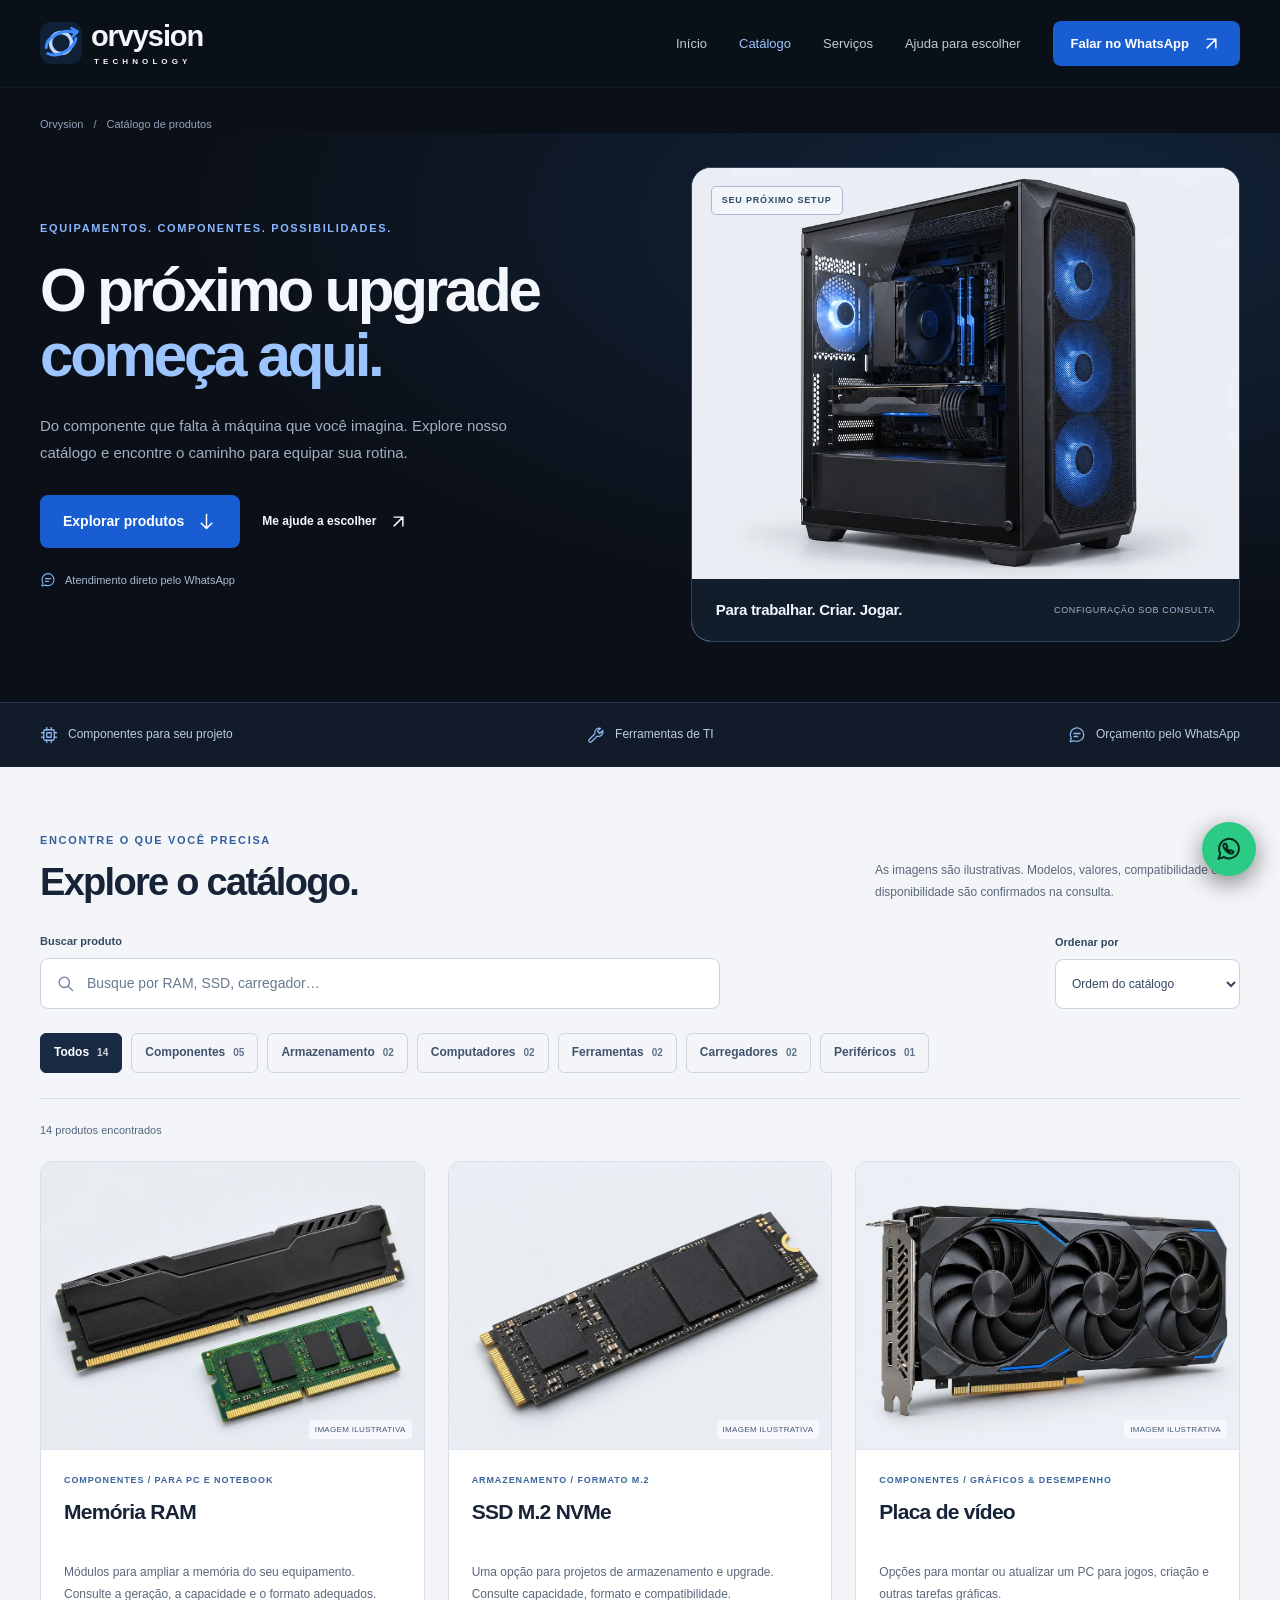
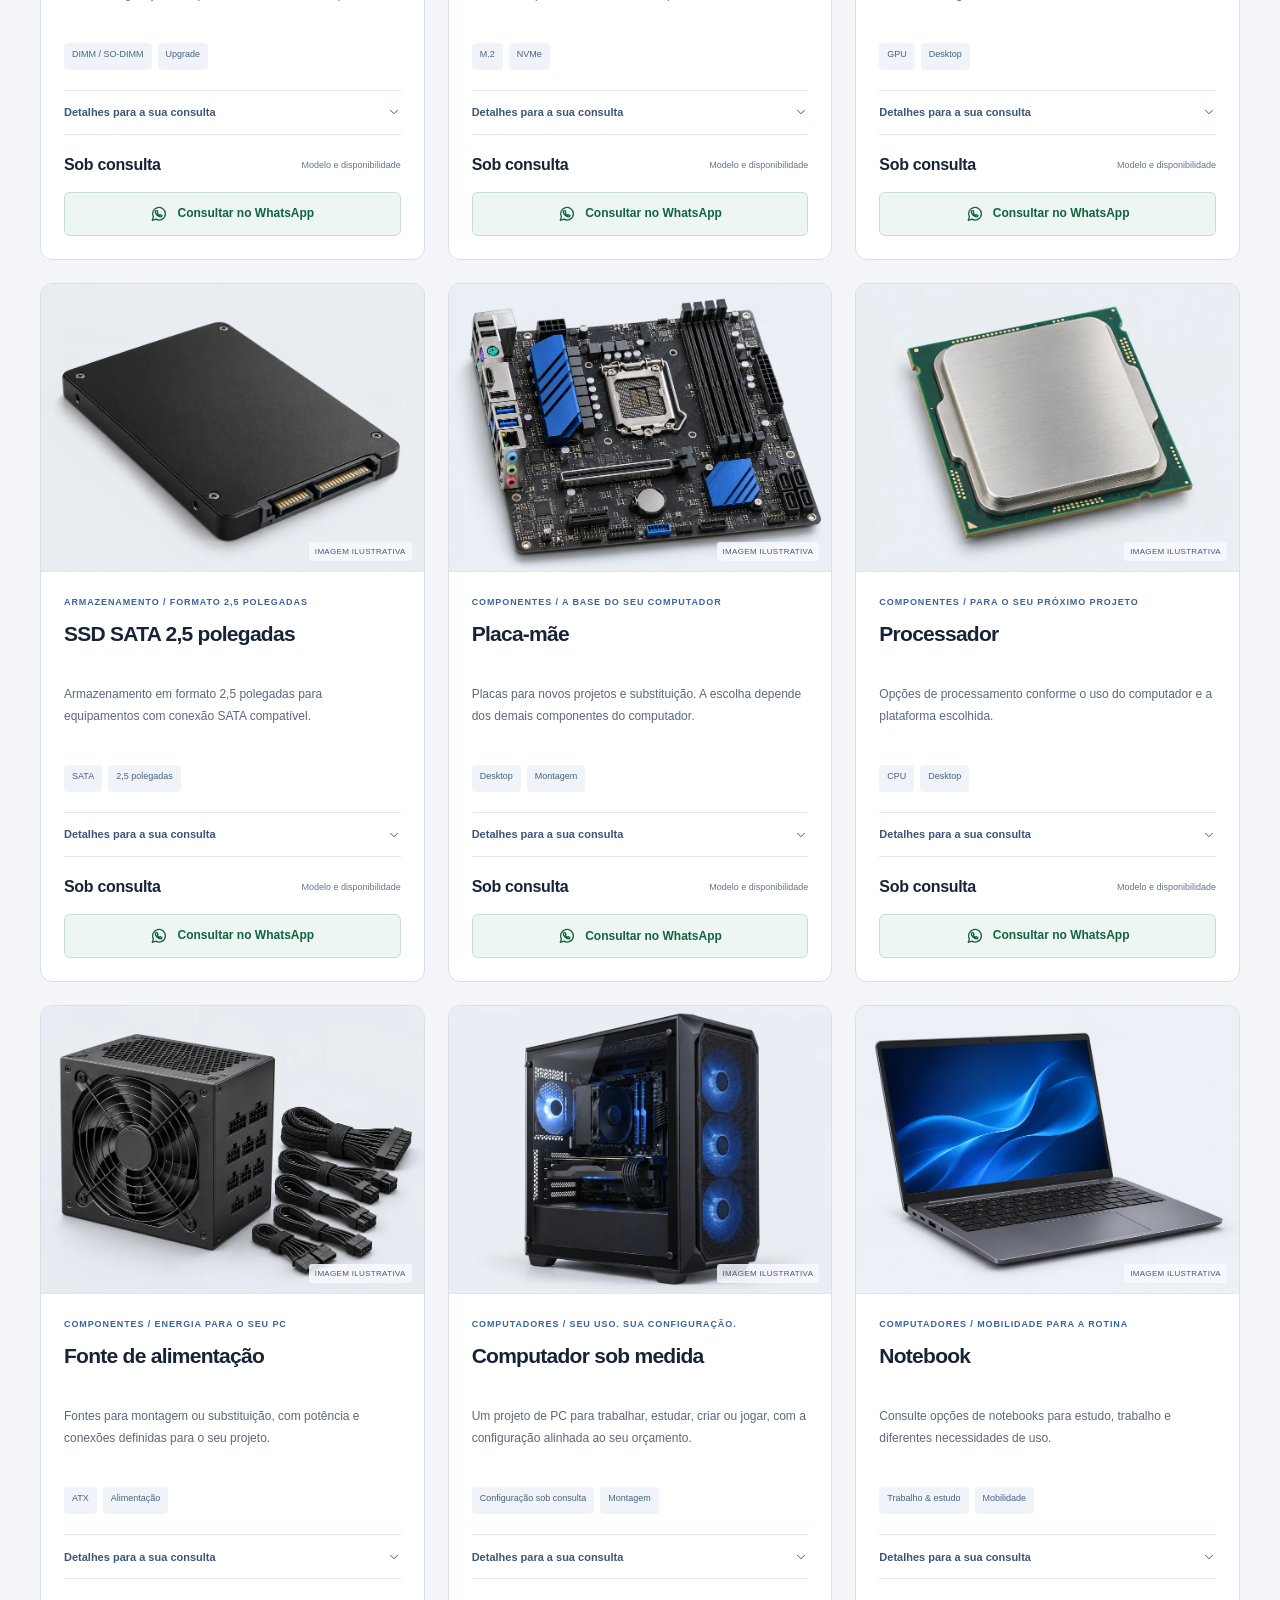
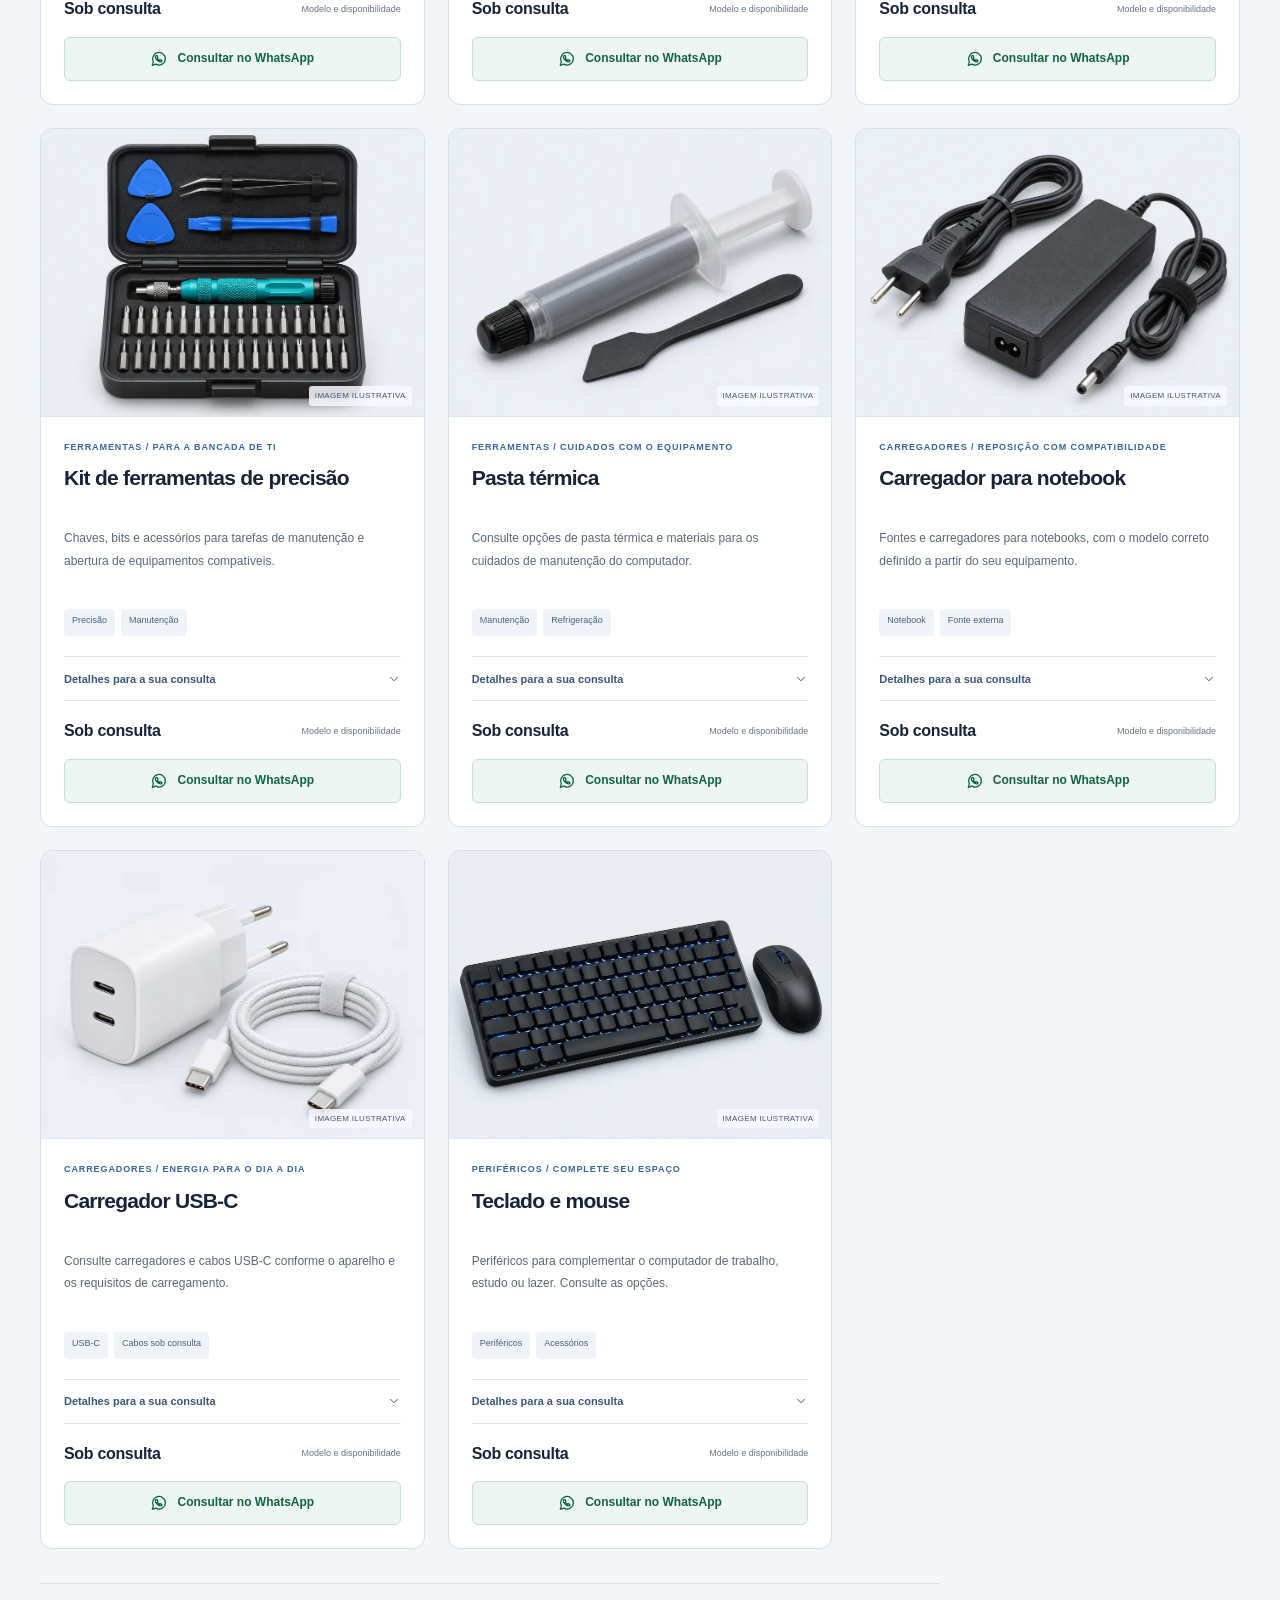
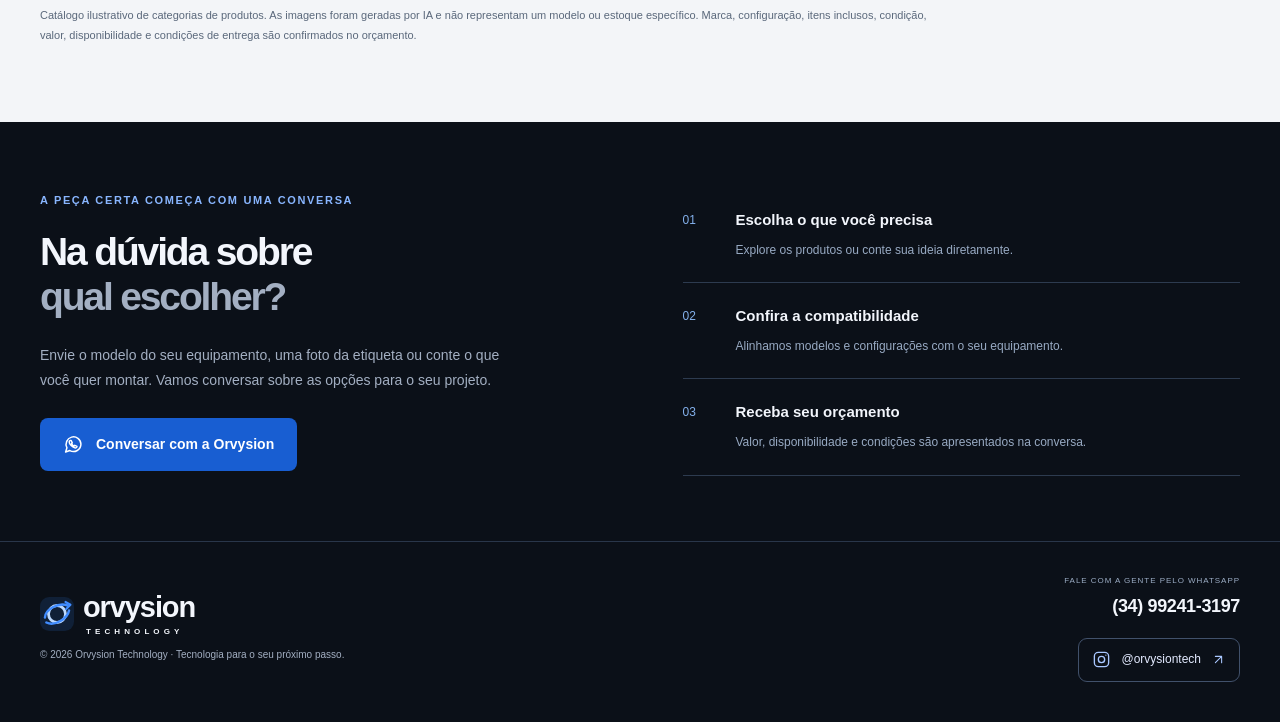
==== commit 74c7b27f: "Adiciona Instagram da Orvysion no site e catálogo" ====
--- a/catalogo.html
+++ b/catalogo.html
@@ -8,7 +8,7 @@
   <meta property="og:type" content="website"><meta property="og:locale" content="pt_BR"><meta property="og:title" content="Catálogo Orvysion — seu próximo upgrade começa aqui">
   <meta property="og:description" content="Equipamentos, componentes, ferramentas e acessórios de TI. Consulte modelos, compatibilidade e valores pelo WhatsApp.">
   <meta property="og:url" content="https://srhenriquebr.github.io/Meu-Site/catalogo.html"><meta property="og:image" content="https://srhenriquebr.github.io/Meu-Site/assets/catalogo/computador.webp"><meta name="twitter:card" content="summary_large_image">
-  <link rel="icon" href="assets/favicon.svg" type="image/svg+xml"><link rel="stylesheet" href="style.css?v=12a82b58d811"><link rel="stylesheet" href="catalogo.css?v=32912586c571"><script src="catalogo.js?v=a0aefa0af83d" defer></script>
+  <link rel="icon" href="assets/favicon.svg" type="image/svg+xml"><link rel="stylesheet" href="style.css?v=a775fc1622cf"><link rel="stylesheet" href="catalogo.css?v=e346dcf72a30"><script src="catalogo.js?v=a0aefa0af83d" defer></script>
   <script type="application/ld+json">{"@context": "https://schema.org", "@type": "CollectionPage", "name": "Catálogo de equipamentos e acessórios de TI — Orvysion Technology", "url": "https://srhenriquebr.github.io/Meu-Site/catalogo.html", "description": "Catálogo ilustrativo para consulta de modelos, compatibilidade, valores e disponibilidade pelo WhatsApp.", "isPartOf": {"@type": "WebSite", "name": "Orvysion Technology", "url": "https://srhenriquebr.github.io/Meu-Site/"}}</script>
 </head>
 <body class="catalog-page">
@@ -128,7 +128,7 @@
     </div></section>
     <section class="catalog-help" id="ajuda" aria-labelledby="help-title"><div class="container catalog-help-grid"><div><p class="eyebrow">A PEÇA CERTA COMEÇA COM UMA CONVERSA</p><h2 id="help-title">Na dúvida sobre<br><span>qual escolher?</span></h2><p>Envie o modelo do seu equipamento, uma foto da etiqueta ou conte o que você quer montar. Vamos conversar sobre as opções para o seu projeto.</p><a class="button" href="https://wa.me/5534992413197?text=Ol%C3%A1%2C%20Orvysion%21%20Vim%20pelo%20cat%C3%A1logo%20e%20preciso%20de%20ajuda%20para%20escolher%20um%20produto%20compat%C3%ADvel%20com%20meu%20equipamento." target="_blank" rel="noopener noreferrer"><svg aria-hidden="true" focusable="false"><use href="assets/icons.svg#whatsapp"></use></svg> Conversar com a Orvysion</a></div><ol class="catalog-help-steps"><li><div><strong>Escolha o que você precisa</strong><span>Explore os produtos ou conte sua ideia diretamente.</span></div></li><li><div><strong>Confira a compatibilidade</strong><span>Alinhamos modelos e configurações com o seu equipamento.</span></div></li><li><div><strong>Receba seu orçamento</strong><span>Valor, disponibilidade e condições são apresentados na conversa.</span></div></li></ol></div></section>
   </main>
-  <footer class="catalog-footer"><div class="container"><div><a class="brand" href="index.html"><img src="assets/favicon.svg" width="34" height="34" alt=""><span>orvysion<small>TECHNOLOGY</small></span></a><p>© <span id="year">2026</span> Orvysion Technology · Tecnologia para o seu próximo passo.</p></div><a class="catalog-footer-contact" href="https://wa.me/5534992413197?text=Ol%C3%A1%2C%20Orvysion%21%20Vim%20pelo%20cat%C3%A1logo%20e%20gostaria%20de%20consultar%20um%20equipamento%20ou%20acess%C3%B3rio%20de%20TI." target="_blank" rel="noopener noreferrer"><small>FALE COM A GENTE PELO WHATSAPP</small>(34) 99241-3197</a></div></footer>
+  <footer class="catalog-footer"><div class="container"><div><a class="brand" href="index.html"><img src="assets/favicon.svg" width="34" height="34" alt=""><span>orvysion<small>TECHNOLOGY</small></span></a><p>© <span id="year">2026</span> Orvysion Technology · Tecnologia para o seu próximo passo.</p></div><div class="catalog-footer-socials"><a class="catalog-footer-contact" href="https://wa.me/5534992413197?text=Ol%C3%A1%2C%20Orvysion%21%20Vim%20pelo%20cat%C3%A1logo%20e%20gostaria%20de%20consultar%20um%20equipamento%20ou%20acess%C3%B3rio%20de%20TI." target="_blank" rel="noopener noreferrer"><small>FALE COM A GENTE PELO WHATSAPP</small>(34) 99241-3197</a><a class="instagram-link" href="https://www.instagram.com/orvysiontech/" target="_blank" rel="noopener noreferrer" aria-label="Abrir Instagram da Orvysion: @orvysiontech (nova aba)"><svg aria-hidden="true" focusable="false"><use href="assets/icons.svg?v=7e17434f828d#instagram"></use></svg><span>@orvysiontech</span><svg aria-hidden="true" focusable="false"><use href="assets/icons.svg#arrow-up-right"></use></svg></a></div></div></footer>
   <a class="floating-whatsapp" href="https://wa.me/5534992413197?text=Ol%C3%A1%2C%20Orvysion%21%20Vim%20pelo%20cat%C3%A1logo%20e%20gostaria%20de%20consultar%20um%20equipamento%20ou%20acess%C3%B3rio%20de%20TI." target="_blank" rel="noopener noreferrer" aria-label="Consultar produtos no WhatsApp"><svg aria-hidden="true" focusable="false"><use href="assets/icons.svg#whatsapp"></use></svg><span>Vamos encontrar o que você precisa?</span></a>
 </body>
 </html>
--- a/style.css
+++ b/style.css
@@ -35,3 +35,11 @@
 @media(max-width:900px){.menu-toggle{display:block}.nav{gap:20px}.nav-menu{position:absolute;top:100%;left:0;right:0;background:#101a28;border-bottom:1px solid #33445b;padding:15px 20px 24px;display:none;flex-direction:column;align-items:stretch;gap:5px;box-shadow:0 15px 40px #0005}.nav-menu.is-open{display:flex}.nav-menu>a:not(.button){padding:13px 5px;font-size:15px;min-height:46px}.nav-menu .button{margin-top:7px;font-size:14px}.menu-toggle[aria-expanded="true"] span:first-child{transform:translateY(4px) rotate(45deg)}.menu-toggle[aria-expanded="true"] span:last-child{transform:translateY(-4px) rotate(-45deg)}.catalog-preview-grid{gap:15px}.catalog-preview-card>div{padding:18px}.catalog-preview-card h3{font-size:16px}}
 @media(max-width:680px){.catalog-preview-grid{grid-template-columns:1fr;gap:22px}.catalog-preview-card>div{padding:23px}.catalog-preview-card h3{font-size:22px}.catalog-preview-card p{font-size:12px}.catalog-preview-card>div>span{font-size:9px}.catalog-teaser-note{font-size:10px}}
 
+
+/* Redes sociais da Orvysion */
+.instagram-link{display:inline-flex;align-items:center;gap:10px;min-height:44px;padding:9px 13px;border:1px solid #41516b;border-radius:9px;color:#e3eaff;font-size:12px;line-height:1.4;transition:background .2s,border-color .2s}
+.instagram-link:hover{background:#1e2a40;border-color:#91b4f0}.instagram-link>svg{width:19px;height:19px;color:#a9c7ff}.instagram-link>svg:last-child{width:15px;height:15px}
+.contact-instagram{margin-top:20px;padding:13px 16px;gap:14px}.contact-instagram>svg:first-child{width:25px;height:25px}.contact-instagram span{display:flex;flex-direction:column;gap:4px}.contact-instagram small{font-size:8px;letter-spacing:.1em;color:#adc1df}.contact-instagram strong{font-size:16px;font-weight:550}.contact-instagram>svg:last-child{margin-left:12px}
+.footer-socials{margin-left:auto;display:flex;align-items:center;gap:24px}.footer-socials>a:not(.instagram-link){display:flex;align-items:center;gap:12px;font-size:12px;min-height:44px}
+@media(max-width:900px){.footer-top{flex-wrap:wrap;gap:24px}.footer-socials{flex-basis:100%;margin-left:0;flex-wrap:wrap;gap:14px 24px}}
+@media(max-width:680px){.contact-instagram{max-width:100%;gap:10px}.contact-instagram strong{font-size:15px}.contact-instagram>svg:last-child{margin-left:4px}}
--- a/catalogo.css
+++ b/catalogo.css
@@ -109,3 +109,6 @@
 
 /* O controle de limpeza acessível já é fornecido pelo catálogo. */
 .catalog-search input::-webkit-search-cancel-button{appearance:none;-webkit-appearance:none}
+
+.catalog-footer-socials{display:flex;flex-direction:column;align-items:flex-end;gap:16px}
+@media(max-width:680px){.catalog-footer-socials{align-items:flex-start;width:100%}}
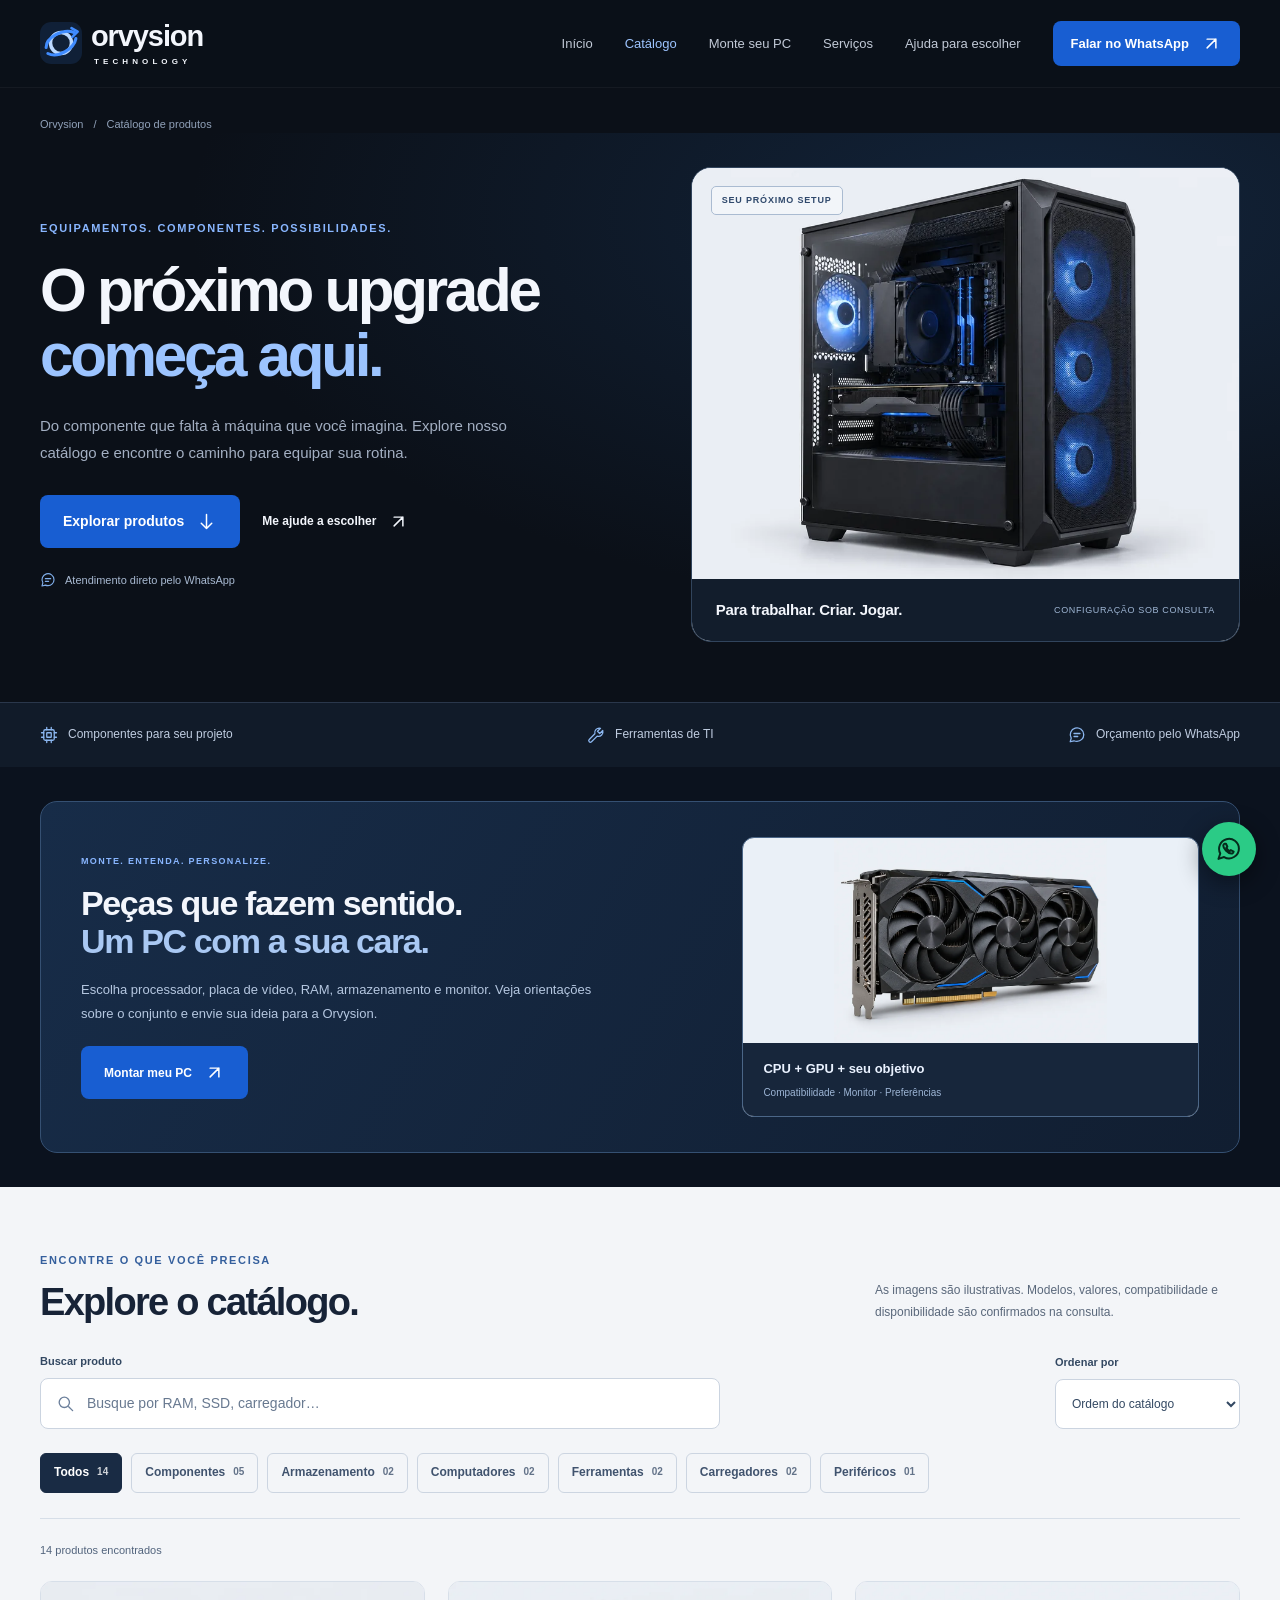
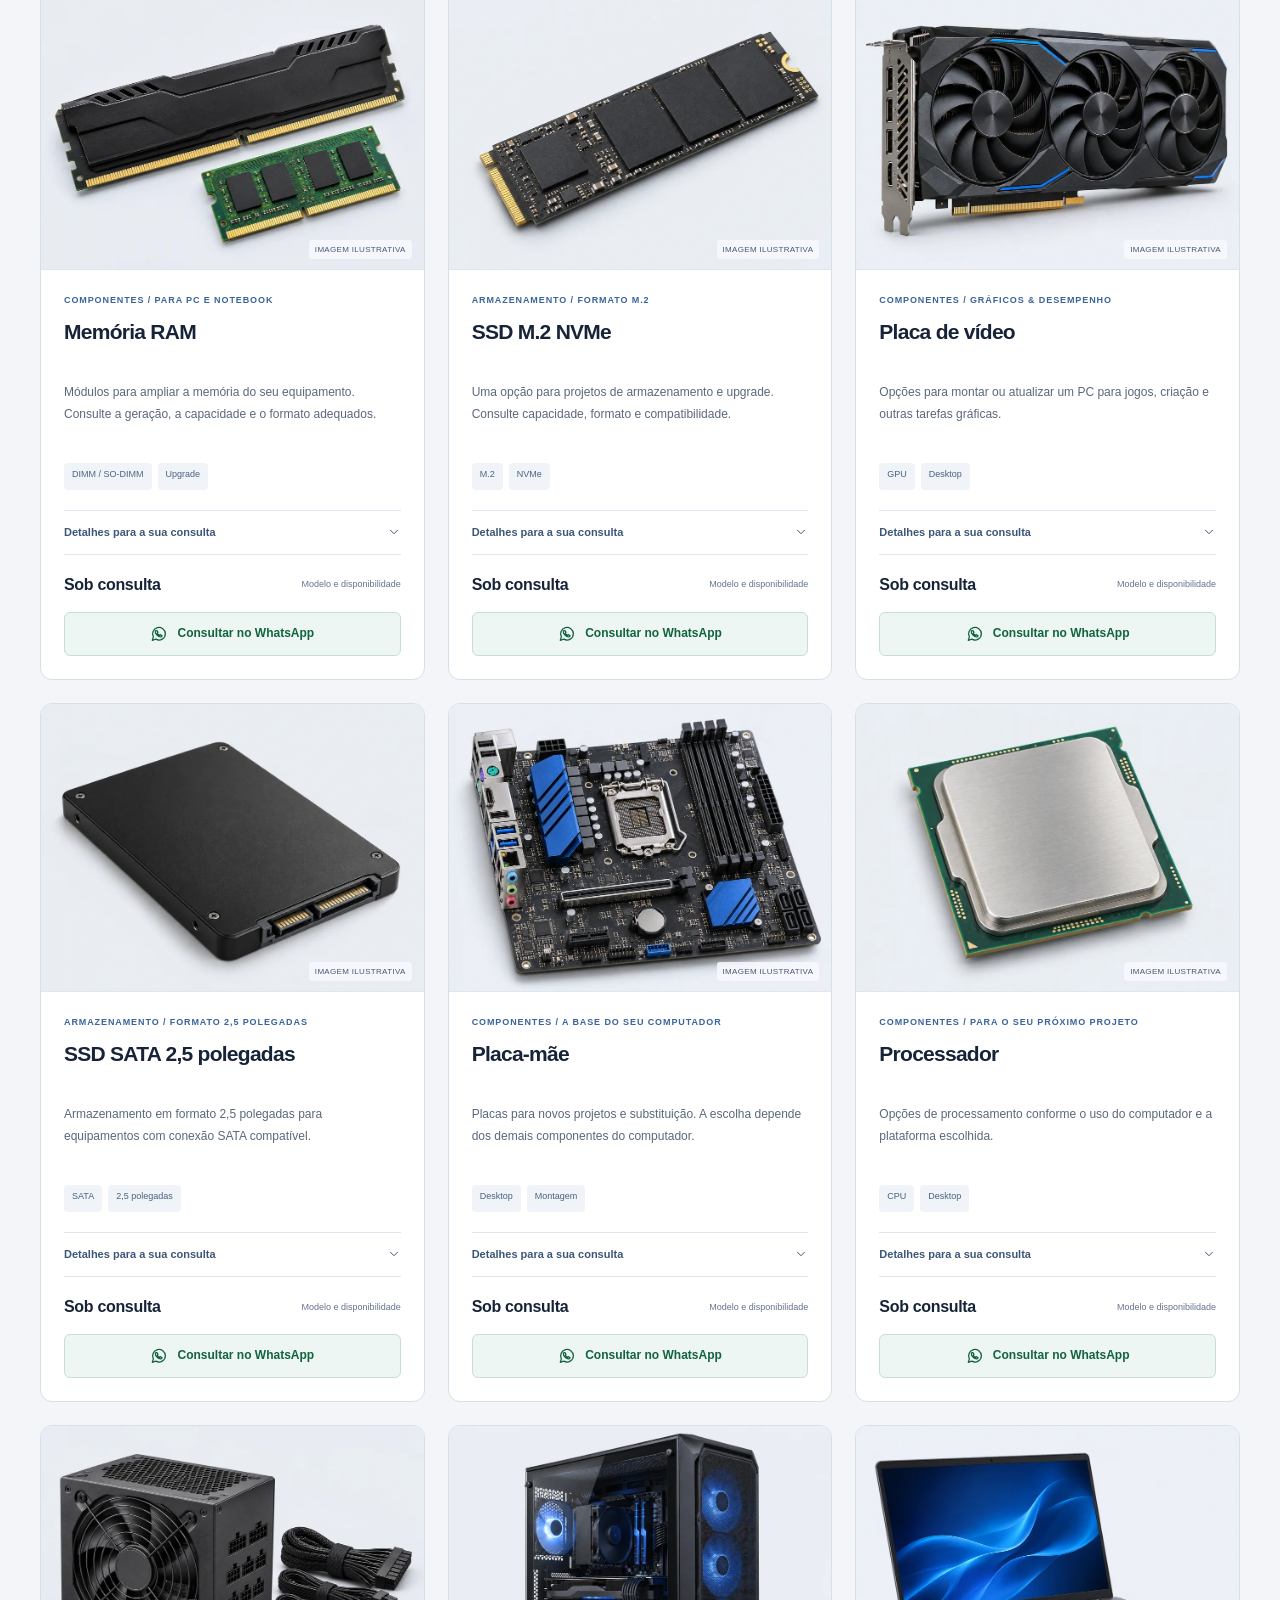
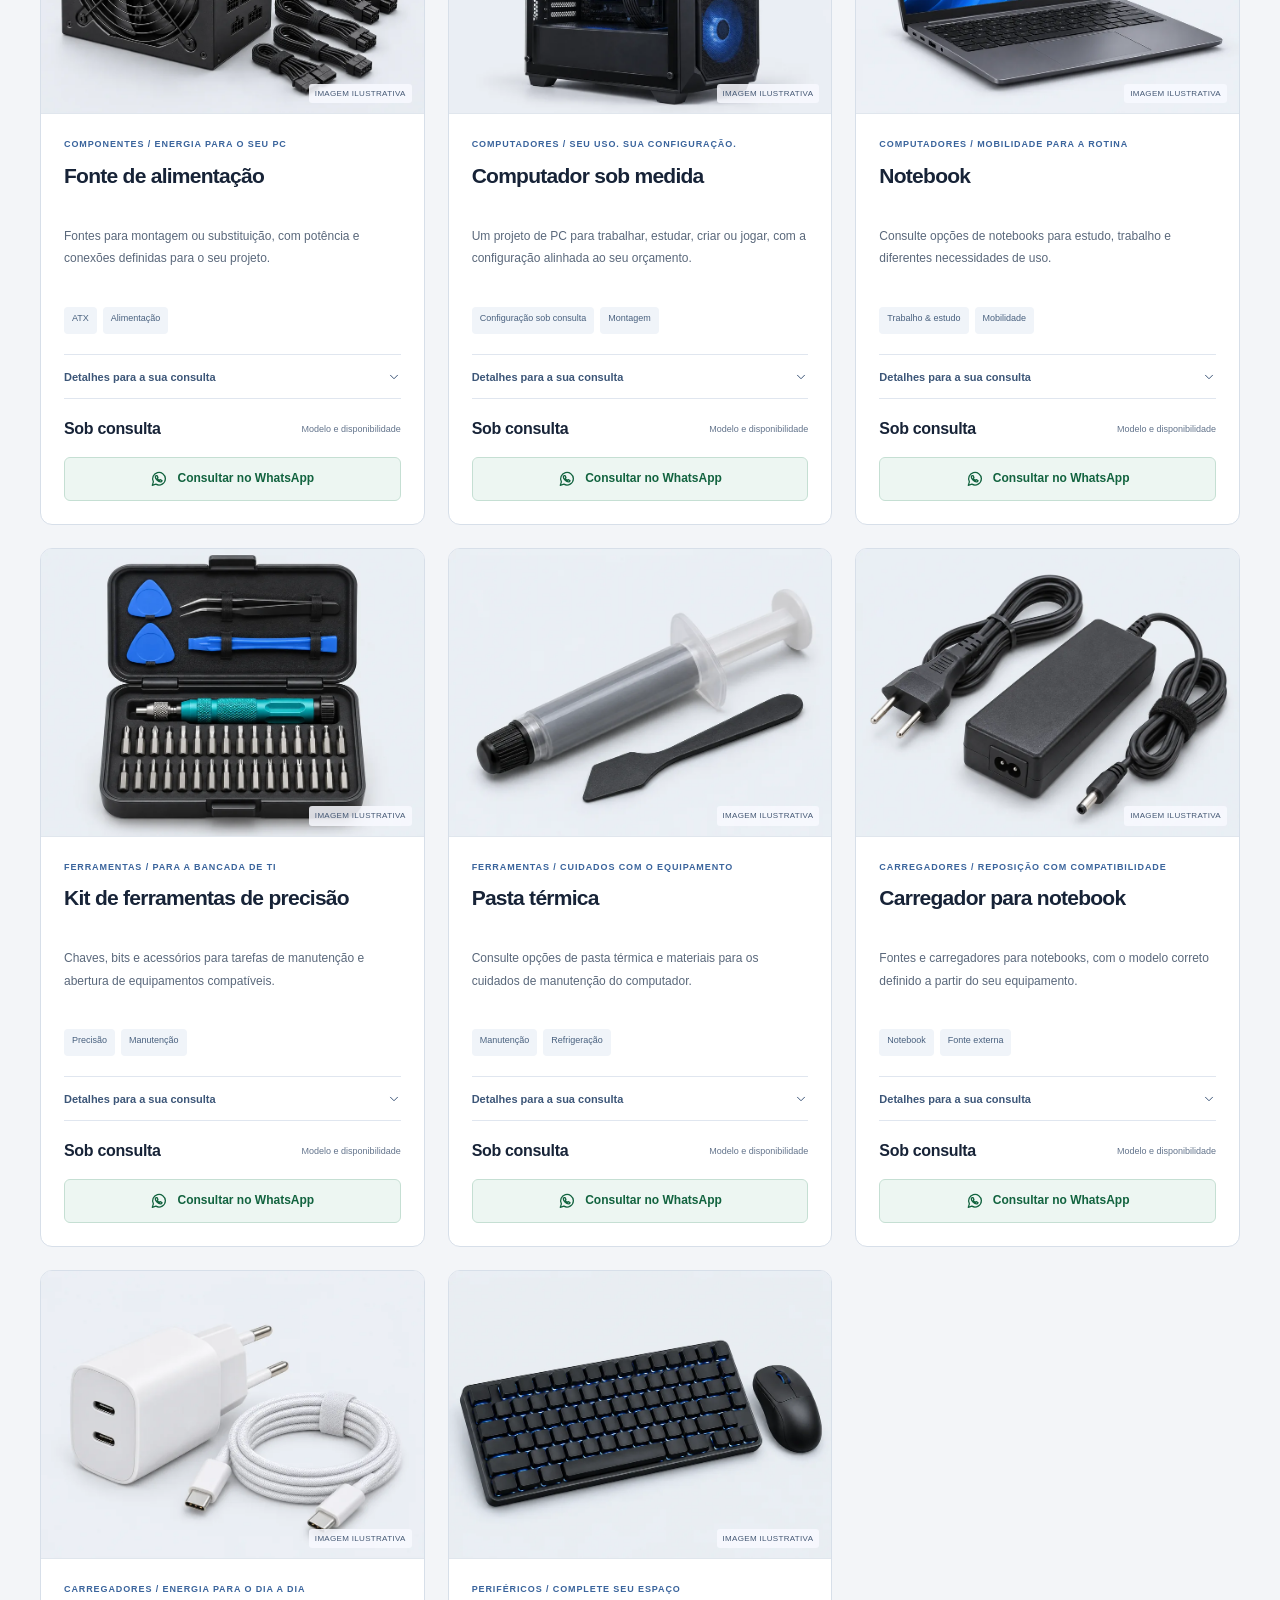
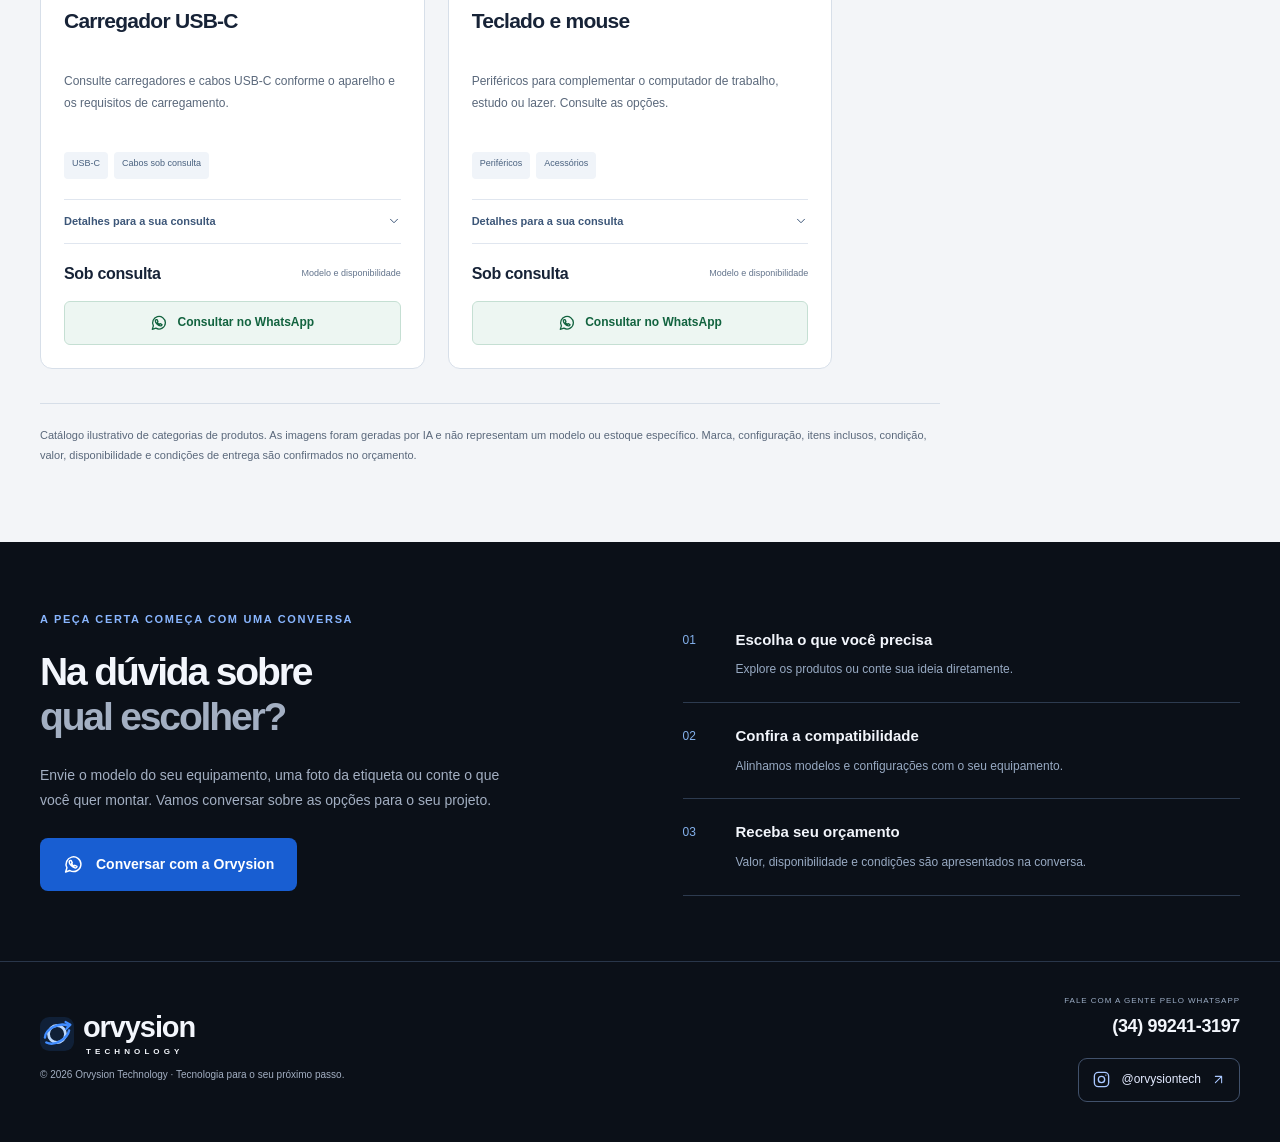
==== commit 6c0c73bb: "Add guided PC builder with compatibility checks and WhatsApp quote summary" ====
--- a/catalogo.html
+++ b/catalogo.html
@@ -8,16 +8,17 @@
   <meta property="og:type" content="website"><meta property="og:locale" content="pt_BR"><meta property="og:title" content="Catálogo Orvysion — seu próximo upgrade começa aqui">
   <meta property="og:description" content="Equipamentos, componentes, ferramentas e acessórios de TI. Consulte modelos, compatibilidade e valores pelo WhatsApp.">
   <meta property="og:url" content="https://srhenriquebr.github.io/Meu-Site/catalogo.html"><meta property="og:image" content="https://srhenriquebr.github.io/Meu-Site/assets/catalogo/computador.webp"><meta name="twitter:card" content="summary_large_image">
-  <link rel="icon" href="assets/favicon.svg" type="image/svg+xml"><link rel="stylesheet" href="style.css?v=a775fc1622cf"><link rel="stylesheet" href="catalogo.css?v=e346dcf72a30"><script src="catalogo.js?v=a0aefa0af83d" defer></script>
+  <link rel="icon" href="assets/favicon.svg" type="image/svg+xml"><link rel="stylesheet" href="style.css?v=a775fc1622cf"><link rel="stylesheet" href="catalogo.css?v=88201590d14f"><script src="catalogo.js?v=a0aefa0af83d" defer></script>
   <script type="application/ld+json">{"@context": "https://schema.org", "@type": "CollectionPage", "name": "Catálogo de equipamentos e acessórios de TI — Orvysion Technology", "url": "https://srhenriquebr.github.io/Meu-Site/catalogo.html", "description": "Catálogo ilustrativo para consulta de modelos, compatibilidade, valores e disponibilidade pelo WhatsApp.", "isPartOf": {"@type": "WebSite", "name": "Orvysion Technology", "url": "https://srhenriquebr.github.io/Meu-Site/"}}</script>
 </head>
 <body class="catalog-page">
   <a class="skip-link" href="#produtos">Pular para os produtos</a>
-  <header class="header" id="inicio"><nav class="container nav" aria-label="Navegação principal"><a class="brand" href="index.html" aria-label="Orvysion Technology, início"><img src="assets/favicon.svg" width="42" height="42" alt=""><span>orvysion<small>TECHNOLOGY</small></span></a><button class="menu-toggle" aria-label="Abrir menu" aria-controls="nav-menu" aria-expanded="false" type="button"><span></span><span></span></button><div class="nav-menu" id="nav-menu"><a href="index.html">Início</a><a href="#produtos" aria-current="page">Catálogo</a><a href="index.html#servicos">Serviços</a><a href="#ajuda">Ajuda para escolher</a><a class="button button-small" href="https://wa.me/5534992413197?text=Ol%C3%A1%2C%20Orvysion%21%20Vim%20pelo%20cat%C3%A1logo%20e%20gostaria%20de%20consultar%20um%20equipamento%20ou%20acess%C3%B3rio%20de%20TI." target="_blank" rel="noopener noreferrer">Falar no WhatsApp <svg aria-hidden="true" focusable="false"><use href="assets/icons.svg#arrow-up-right"></use></svg></a></div></nav></header>
+  <header class="header" id="inicio"><nav class="container nav" aria-label="Navegação principal"><a class="brand" href="index.html" aria-label="Orvysion Technology, início"><img src="assets/favicon.svg" width="42" height="42" alt=""><span>orvysion<small>TECHNOLOGY</small></span></a><button class="menu-toggle" aria-label="Abrir menu" aria-controls="nav-menu" aria-expanded="false" type="button"><span></span><span></span></button><div class="nav-menu" id="nav-menu"><a href="index.html">Início</a><a href="#produtos" aria-current="page">Catálogo</a><a href="monte-seu-pc.html">Monte seu PC</a><a href="index.html#servicos">Serviços</a><a href="#ajuda">Ajuda para escolher</a><a class="button button-small" href="https://wa.me/5534992413197?text=Ol%C3%A1%2C%20Orvysion%21%20Vim%20pelo%20cat%C3%A1logo%20e%20gostaria%20de%20consultar%20um%20equipamento%20ou%20acess%C3%B3rio%20de%20TI." target="_blank" rel="noopener noreferrer">Falar no WhatsApp <svg aria-hidden="true" focusable="false"><use href="assets/icons.svg#arrow-up-right"></use></svg></a></div></nav></header>
   <main>
     <div class="container catalog-breadcrumb"><a href="index.html">Orvysion</a><span aria-hidden="true">/</span><span>Catálogo de produtos</span></div>
     <section class="catalog-hero" aria-labelledby="catalog-title"><div class="container catalog-hero-grid"><div class="catalog-hero-copy"><p class="eyebrow">EQUIPAMENTOS. COMPONENTES. POSSIBILIDADES.</p><h1 id="catalog-title">O próximo upgrade<br><span>começa aqui.</span></h1><p>Do componente que falta à máquina que você imagina. Explore nosso catálogo e encontre o caminho para equipar sua rotina.</p><div class="catalog-hero-actions"><a class="button" href="#produtos">Explorar produtos <svg aria-hidden="true" focusable="false"><use href="assets/icons.svg#arrow-down"></use></svg></a><a class="text-link" href="https://wa.me/5534992413197?text=Ol%C3%A1%2C%20Orvysion%21%20Vim%20pelo%20cat%C3%A1logo%20e%20preciso%20de%20ajuda%20para%20escolher%20um%20produto%20compat%C3%ADvel%20com%20meu%20equipamento." target="_blank" rel="noopener noreferrer">Me ajude a escolher <svg aria-hidden="true" focusable="false"><use href="assets/icons.svg#arrow-up-right"></use></svg></a></div><div class="catalog-hero-note"><svg aria-hidden="true" focusable="false"><use href="assets/icons.svg#message"></use></svg> Atendimento direto pelo WhatsApp</div></div><figure class="catalog-showcase"><span class="catalog-showcase-label">SEU PRÓXIMO SETUP</span><img src="assets/catalogo/computador.webp" alt="Imagem ilustrativa de computador com gabinete preto e iluminação azul." width="900" height="675" fetchpriority="high"><figcaption><strong>Para trabalhar. Criar. Jogar.</strong><span>CONFIGURAÇÃO SOB CONSULTA</span></figcaption></figure></div></section>
     <div class="catalog-benefits"><div class="container"><span><svg aria-hidden="true" focusable="false"><use href="assets/icons.svg#cpu"></use></svg> Componentes para seu projeto</span><span><svg aria-hidden="true" focusable="false"><use href="assets/icons.svg#tool"></use></svg> Ferramentas de TI</span><span><svg aria-hidden="true" focusable="false"><use href="assets/icons.svg#message"></use></svg> Orçamento pelo WhatsApp</span></div></div>
+    <section class="catalog-builder" id="montagem-pc" aria-labelledby="builder-promo-title"><div class="container"><div class="builder-promo"><div class="builder-promo-copy"><p class="eyebrow">MONTE. ENTENDA. PERSONALIZE.</p><h2 id="builder-promo-title">Peças que fazem sentido.<br><span>Um PC com a sua cara.</span></h2><p>Escolha processador, placa de vídeo, RAM, armazenamento e monitor. Veja orientações sobre o conjunto e envie sua ideia para a Orvysion.</p><a class="button" href="monte-seu-pc.html">Montar meu PC <svg aria-hidden="true" focusable="false"><use href="assets/icons.svg#arrow-up-right"></use></svg></a></div><div class="builder-promo-visual"><img src="assets/catalogo/placa-video.webp" alt="Imagem ilustrativa de placa de vídeo." width="900" height="675" loading="lazy"><div><strong>CPU + GPU + seu objetivo</strong><span>Compatibilidade · Monitor · Preferências</span></div></div></div></div></section>
     <section class="catalog-products" id="produtos" aria-labelledby="products-title"><div class="container">
       <div class="catalog-heading"><div><p class="eyebrow">ENCONTRE O QUE VOCÊ PRECISA</p><h2 id="products-title">Explore o catálogo.</h2></div><p>As imagens são ilustrativas. Modelos, valores, compatibilidade e disponibilidade são confirmados na consulta.</p></div>
       <div class="catalog-tools" id="catalog-tools" hidden><div class="catalog-search-row"><div class="catalog-search-wrap"><label for="product-search">Buscar produto</label><div class="catalog-search"><svg viewBox="0 0 24 24" aria-hidden="true"><circle cx="10.5" cy="10.5" r="6.5"/><path d="m16 16 5 5"/></svg><input type="search" id="product-search" placeholder="Busque por RAM, SSD, carregador…" maxlength="100" autocomplete="off"><button id="clear-search" type="button" aria-label="Limpar busca" hidden><svg viewBox="0 0 24 24" aria-hidden="true"><path d="m6 6 12 12M6 18 18 6"/></svg></button></div></div><div class="catalog-sort"><label for="product-sort">Ordenar por</label><select id="product-sort"><option value="catalogo">Ordem do catálogo</option><option value="nome">Nome: A–Z</option></select></div></div><div class="catalog-filters" role="group" aria-label="Filtrar produtos por categoria"><button type="button" data-category-filter="todos" aria-pressed="true">Todos <span>14</span></button><button type="button" data-category-filter="componentes" aria-pressed="false">Componentes <span>05</span></button><button type="button" data-category-filter="armazenamento" aria-pressed="false">Armazenamento <span>02</span></button><button type="button" data-category-filter="computadores" aria-pressed="false">Computadores <span>02</span></button><button type="button" data-category-filter="ferramentas" aria-pressed="false">Ferramentas <span>02</span></button><button type="button" data-category-filter="carregadores" aria-pressed="false">Carregadores <span>02</span></button><button type="button" data-category-filter="perifericos" aria-pressed="false">Periféricos <span>01</span></button></div></div>
--- a/catalogo.css
+++ b/catalogo.css
@@ -112,3 +112,8 @@
 
 .catalog-footer-socials{display:flex;flex-direction:column;align-items:flex-end;gap:16px}
 @media(max-width:680px){.catalog-footer-socials{align-items:flex-start;width:100%}}
+
+/* Acesso ao configurador de PCs */
+.catalog-builder{padding:34px 0;background:#0b121e}.builder-promo{display:grid;grid-template-columns:1.35fr 1fr;gap:45px;align-items:center;border:1px solid #355072;border-radius:17px;padding:35px 40px;background:linear-gradient(120deg,#172c48,#111e31)}.builder-promo .eyebrow{font-size:9px;margin-bottom:15px}.builder-promo h2{font-size:34px;letter-spacing:-.04em}.builder-promo h2 span{color:#a9c8f3}.builder-promo-copy>p:not(.eyebrow){font-size:13px;line-height:1.8;max-width:540px;margin:18px 0 21px;color:#b5c7e0}.builder-promo .button{font-size:12px}.builder-promo-visual{background:#eaf0f7;border:1px solid #4b6687;border-radius:12px;overflow:hidden}.builder-promo-visual img{width:100%;max-height:205px;object-fit:contain}.builder-promo-visual>div{padding:15px 20px;background:#17263b}.builder-promo-visual strong{display:block;color:#eaf2ff;font-size:13px;font-weight:550}.builder-promo-visual span{display:block;font-size:10px;color:#9db5d5;margin-top:5px}
+@media(max-width:900px){.builder-promo{gap:25px;padding:28px}.builder-promo h2{font-size:28px}}
+@media(max-width:680px){.catalog-builder{padding:25px 0}.builder-promo{grid-template-columns:1fr;padding:25px 21px;gap:25px}.builder-promo h2{font-size:29px}.builder-promo-copy>p:not(.eyebrow){font-size:12px}.builder-promo-visual img{max-height:180px}.builder-promo-visual>div{padding:13px 17px}}
